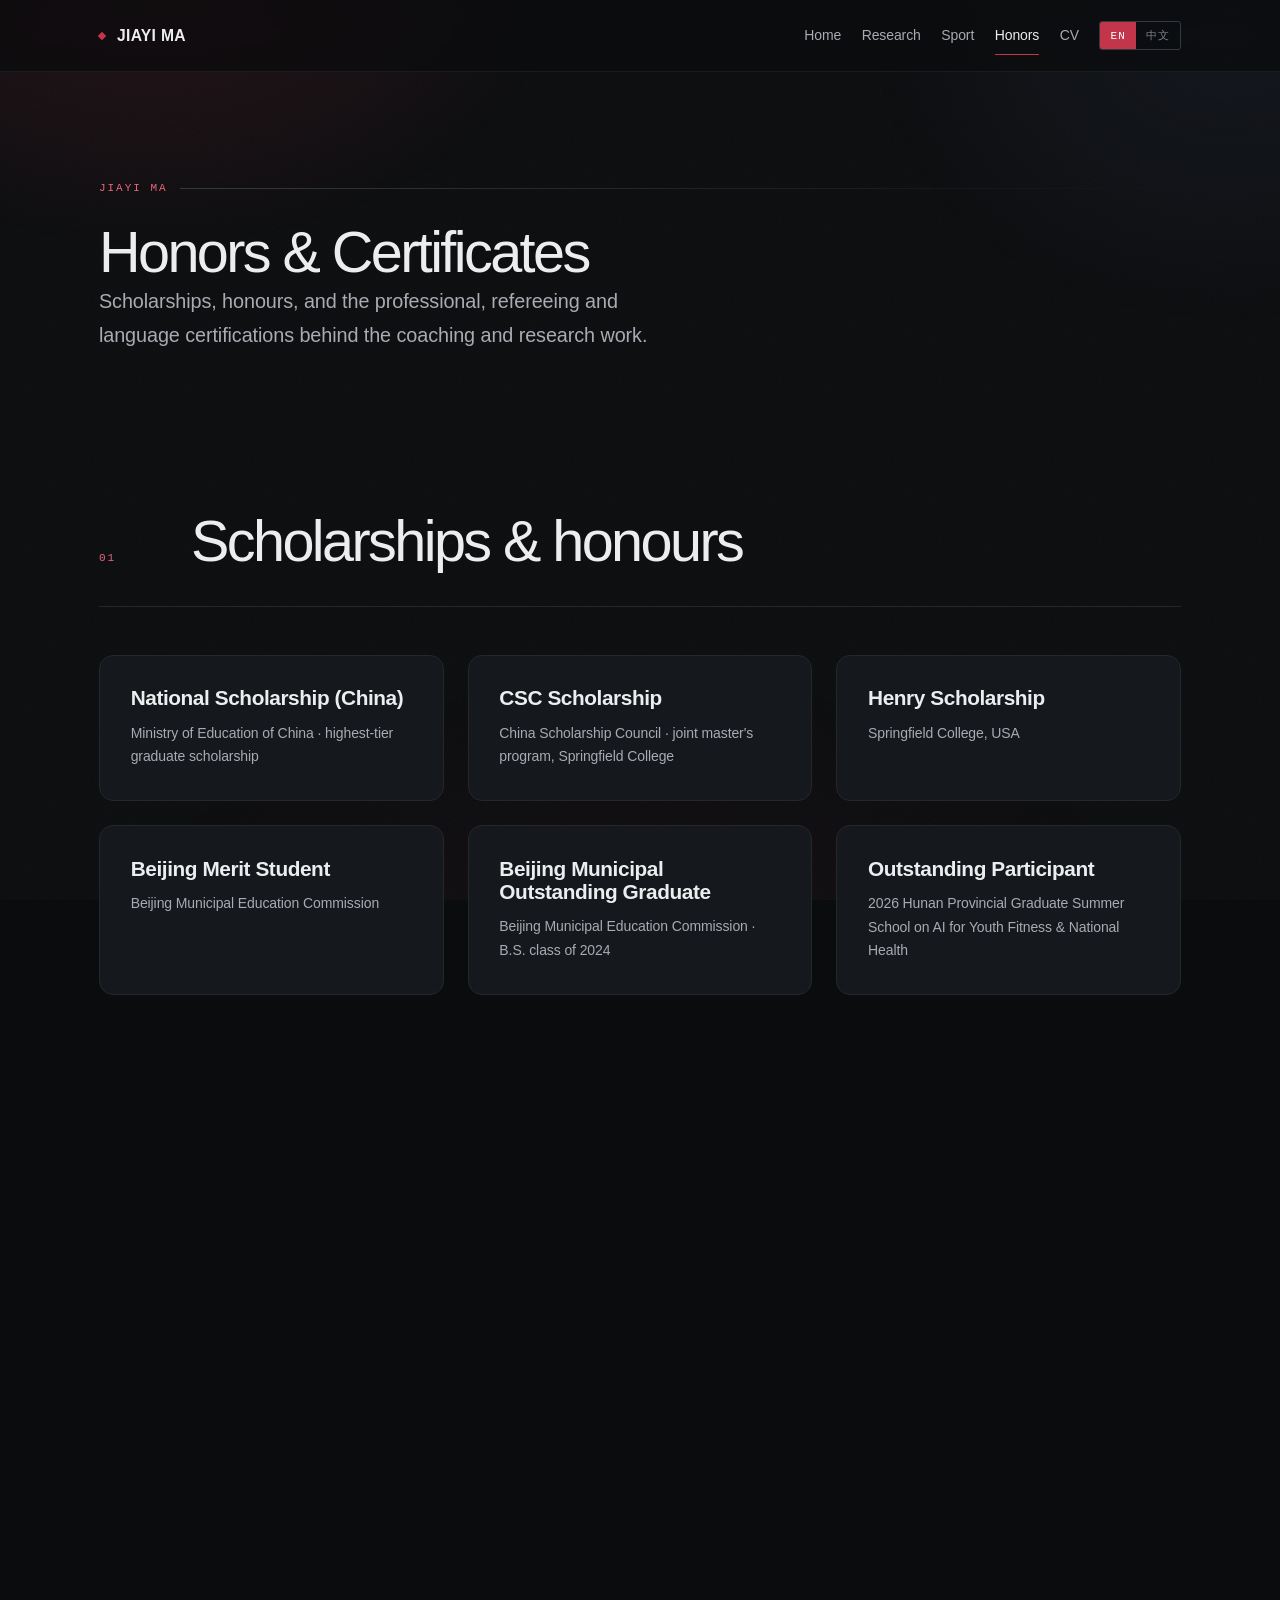
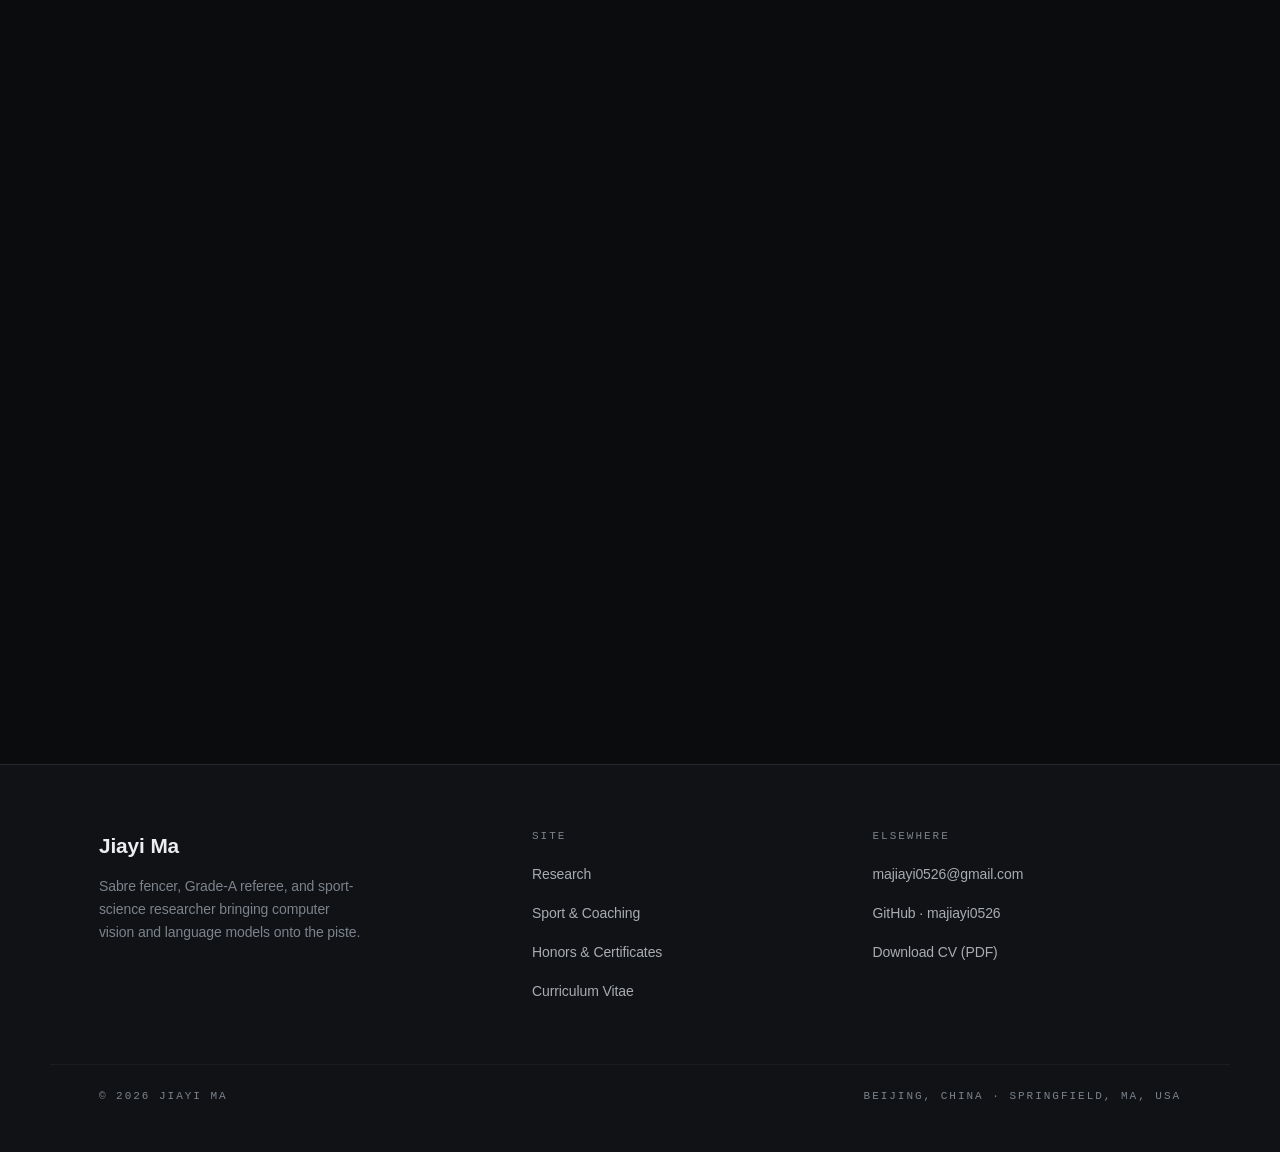
==== awards.html @ 0e649646 "feat: 按 Framer 编辑风方向重做个人网站 视觉方向参考 Framer Marketplace 的 Kima 极简编辑风模版，用原生 HTML/CSS 重建（Framer 模版无法导出到 G" ====
<!DOCTYPE html>
<html lang="en" data-lang="en">
<head>
<meta charset="utf-8">
<meta name="viewport" content="width=device-width, initial-scale=1">
<meta name="color-scheme" content="dark">
<meta http-equiv="Content-Security-Policy" content="default-src 'self'; script-src 'self'; style-src 'self'; img-src 'self' data:; font-src 'self'; base-uri 'self'; form-action 'none'; object-src 'none'">
<meta name="description" content="Scholarships, honors and professional certifications held by Jiayi Ma.">
<meta name="author" content="Jiayi Ma">
<title>Honors &amp; Certificates · Jiayi Ma 马佳艺</title>
<link rel="canonical" href="https://majiayi0526.github.io/awards.html">
<meta property="og:type" content="profile">
<meta property="og:title" content="Honors &amp; Certificates · Jiayi Ma 马佳艺">
<meta property="og:description" content="Scholarships, honors and professional certifications held by Jiayi Ma.">
<meta property="og:image" content="https://majiayi0526.github.io/photo.jpg">
<meta property="og:url" content="https://majiayi0526.github.io/awards.html">
<meta name="twitter:card" content="summary">
<link rel="stylesheet" href="styles/tokens.css">
<link rel="stylesheet" href="styles/base.css">
<link rel="stylesheet" href="styles/layout.css">
<link rel="stylesheet" href="styles/components.css">
<script src="js/lang.js" defer></script>
<script src="js/nav.js" defer></script>
<script src="js/reveal.js" defer></script>
</head>
<body>

<a class="skip-link" href="#main"><span class="lang-en">Skip to content</span><span class="lang-cn">跳到正文</span></a>

<nav class="nav" aria-label="Main navigation">
  <div class="nav__inner">
    <a class="nav__brand" href="index.html"><span class="mark" aria-hidden="true"></span><span class="lang-en">JIAYI MA</span><span class="lang-cn">马佳艺</span></a>
    <button class="nav__toggle" type="button" aria-expanded="false" aria-controls="nav-menu"><span class="lang-en">Menu</span><span class="lang-cn">菜单</span></button>
    <div class="nav__menu" id="nav-menu">
        <a class="nav__link" href="index.html"><span class="lang-en">Home</span><span class="lang-cn">首页</span></a>
        <a class="nav__link" href="research.html"><span class="lang-en">Research</span><span class="lang-cn">科研</span></a>
        <a class="nav__link" href="fencing.html"><span class="lang-en">Sport</span><span class="lang-cn">体育专业</span></a>
        <a class="nav__link is-active" href="awards.html"><span class="lang-en">Honors</span><span class="lang-cn">荣誉证书</span></a>
        <a class="nav__link" href="cv.html"><span class="lang-en">CV</span><span class="lang-cn">简历</span></a>
        <span class="lang-switch" role="group" aria-label="Language / 语言">
          <button type="button" data-lang="en" aria-pressed="true">EN</button>
          <button type="button" data-lang="cn" aria-pressed="false">中文</button>
        </span>
    </div>
  </div>
</nav>

<main class="page" id="main">

  <header class="hero">
    <p class="hero__eyebrow reveal"><span class="label label--accent"><span class="lang-en">Jiayi Ma</span><span class="lang-cn">马佳艺</span></span></p>
    <h1 class="section__title reveal"><span class="lang-en">Honors &amp; Certificates</span><span class="lang-cn">荣誉与证书</span></h1>
    <p class="hero__lede reveal"><span class="lang-en">Scholarships, honours, and the professional, refereeing and language certifications behind the coaching and research work.</span><span class="lang-cn">奖学金、荣誉称号，以及支撑执教与科研工作的职业资格、裁判与语言类证书。</span></p>
  </header>


  <section class="section" aria-labelledby="sec-01">
    <div class="section__head reveal">
      <p class="label section__num">01</p>
      <h2 class="section__title" id="sec-01"><span class="lang-en">Scholarships & honours</span><span class="lang-cn">奖学金与荣誉称号</span></h2>
    </div>

    <div class="grid-3">
      <article class="card reveal">
        <h3 class="card__title"><span class="lang-en">National Scholarship (China)</span><span class="lang-cn">国家级奖学金</span></h3>
        <p class="card__body"><span class="lang-en">Ministry of Education of China · highest-tier graduate scholarship</span><span class="lang-cn">中华人民共和国教育部 · 最高等级奖学金</span></p>
      </article>
      <article class="card reveal">
        <h3 class="card__title"><span class="lang-en">CSC Scholarship</span><span class="lang-cn">国家留学基金委（CSC）奖学金</span></h3>
        <p class="card__body"><span class="lang-en">China Scholarship Council · joint master's program, Springfield College</span><span class="lang-cn">国家留学基金管理委员会 · 公派联合培养，美国春田学院</span></p>
      </article>
      <article class="card reveal">
        <h3 class="card__title"><span class="lang-en">Henry Scholarship</span><span class="lang-cn">美国春田学院亨利奖学金</span></h3>
        <p class="card__body"><span class="lang-en">Springfield College, USA</span><span class="lang-cn">美国春田学院</span></p>
      </article>
      <article class="card reveal">
        <h3 class="card__title"><span class="lang-en">Beijing Merit Student</span><span class="lang-cn">北京市三好学生</span></h3>
        <p class="card__body"><span class="lang-en">Beijing Municipal Education Commission</span><span class="lang-cn">北京市教育委员会</span></p>
      </article>
      <article class="card reveal">
        <h3 class="card__title"><span class="lang-en">Beijing Municipal Outstanding Graduate</span><span class="lang-cn">北京市优秀毕业生</span></h3>
        <p class="card__body"><span class="lang-en">Beijing Municipal Education Commission · B.S. class of 2024</span><span class="lang-cn">北京市教育委员会 · 2024 届本科</span></p>
      </article>
      <article class="card reveal">
        <h3 class="card__title"><span class="lang-en">Outstanding Participant</span><span class="lang-cn">优秀营员</span></h3>
        <p class="card__body"><span class="lang-en">2026 Hunan Provincial Graduate Summer School on AI for Youth Fitness &amp; National Health</span><span class="lang-cn">2026 湖南省人工智能科技赋能青少年体能体质促进全民健身健康研究生暑期学校</span></p>
      </article>
    </div>
  </section>


  <section class="section" aria-labelledby="sec-02">
    <div class="section__head reveal">
      <p class="label section__num">02</p>
      <h2 class="section__title" id="sec-02"><span class="lang-en">Professional certifications</span><span class="lang-cn">职业资格与裁判证书</span></h2>
    </div>

    <div class="grid-2">
      <div class="reveal">
        <p class="label label--accent"><span class="lang-en">Fencing &amp; officiating</span><span class="lang-cn">击剑与执裁</span></p>
        <ul class="tags"><li class="tag">Grade-A Referee · Chinese Fencing Association</li><li class="tag">National Class-I Athlete, Fencing (China)</li><li class="tag">USA Fencing Certified Referee (P-level, sabre)</li><li class="tag">USA Boxing Certified Official (Level 1)</li><li class="tag">Tennis Referee (China)</li><li class="tag">Track &amp; Field Referee (China)</li><li class="tag">Sanda Referee (China)</li></ul>
      </div>
      <div class="reveal">
        <p class="label label--accent"><span class="lang-en">Teaching, conditioning &amp; safety</span><span class="lang-cn">教学、体能与安全</span></p>
        <ul class="tags"><li class="tag">K-12 Physical Education Teaching License (USA)</li><li class="tag">High School PE Teacher Qualification (China)</li><li class="tag">NSCA Tactical Strength &amp; Conditioning Facilitator (TSAC-F)</li><li class="tag">First Aid / CPR / AED</li></ul>
      </div>
    </div>
  </section>


  <section class="section section--last" aria-labelledby="sec-03">
    <div class="section__head reveal">
      <p class="label section__num">03</p>
      <h2 class="section__title" id="sec-03"><span class="lang-en">Language & academic certificates</span><span class="lang-cn">语言与学业证书</span></h2>
    </div>

    <div class="grid-3">
      <article class="card reveal">
        <h3 class="card__title"><span class="lang-en">IELTS 6.5</span><span class="lang-cn">雅思 6.5</span></h3>
        <p class="card__body"><span class="lang-en">International English Language Testing System · able to independently handle English translation and international competition communication</span><span class="lang-cn">可独立承担英文资料翻译与国际赛事沟通</span></p>
      </article>
      <article class="card reveal">
        <h3 class="card__title"><span class="lang-en">CET-6</span><span class="lang-cn">大学英语六级</span></h3>
        <p class="card__body"><span class="lang-en">College English Test Band 6 (China)</span><span class="lang-cn">全国大学英语六级考试</span></p>
      </article>
      <article class="card reveal">
        <h3 class="card__title"><span class="lang-en">MTEL 022</span><span class="lang-cn">美国麻州教师执照考试 MTEL 022</span></h3>
        <p class="card__body"><span class="lang-en">Massachusetts Tests for Educator Licensure · earned during the CSC joint program at Springfield College</span><span class="lang-cn">春田学院 CSC 联合培养期间获得</span></p>
      </article>
      <article class="card reveal">
        <h3 class="card__title"><span class="lang-en">NCRE Level 2</span><span class="lang-cn">全国计算机二级</span></h3>
        <p class="card__body"><span class="lang-en">National Computer Rank Examination (China)</span><span class="lang-cn">全国计算机等级考试二级</span></p>
      </article>
    </div>
  </section>

</main>

<footer class="footer">
  <div class="footer__inner">
    <div class="footer__col">
      <p class="footer__name"><span class="lang-en">Jiayi Ma</span><span class="lang-cn">马佳艺</span></p>
      <p class="footer__blurb"><span class="lang-en">Sabre fencer, Grade-A referee, and sport-science researcher bringing computer vision and language models onto the piste.</span><span class="lang-cn">佩剑运动员、A级裁判、运动科学研究者——把计算机视觉与语言模型带上剑道。</span></p>
    </div>
    <div class="footer__col">
      <p class="label"><span class="lang-en">Site</span><span class="lang-cn">站内</span></p>
      <ul>
        <li><a href="research.html"><span class="lang-en">Research</span><span class="lang-cn">科研成果</span></a></li>
        <li><a href="fencing.html"><span class="lang-en">Sport &amp; Coaching</span><span class="lang-cn">体育专业经历</span></a></li>
        <li><a href="awards.html"><span class="lang-en">Honors &amp; Certificates</span><span class="lang-cn">荣誉与证书</span></a></li>
        <li><a href="cv.html"><span class="lang-en">Curriculum Vitae</span><span class="lang-cn">个人简历</span></a></li>
      </ul>
    </div>
    <div class="footer__col">
      <p class="label"><span class="lang-en">Elsewhere</span><span class="lang-cn">站外</span></p>
      <ul>
        <li><a href="mailto:majiayi0526@gmail.com">majiayi0526@gmail.com</a></li>
        <li><a href="https://github.com/majiayi0526" rel="me noopener">GitHub · majiayi0526</a></li>
        <li><a href="JiayiMa_CV.pdf"><span class="lang-en">Download CV (PDF)</span><span class="lang-cn">下载简历 PDF</span></a></li>
      </ul>
    </div>
  </div>
  <div class="footer__base">
    <p class="label">© 2026 <span class="lang-en">Jiayi Ma</span><span class="lang-cn">马佳艺</span></p>
    <p class="label"><span class="lang-en">Beijing, China · Springfield, MA, USA</span><span class="lang-cn">中国北京 · 美国马萨诸塞州春田</span></p>
  </div>
</footer>

</body>
</html>
---- styles/tokens.css ----
/* ============================================================
   马佳艺 · Jiayi Ma — Design tokens
   Direction: dark editorial. Steel + sabre wine.
   One dominant field (near-black), one accent (wine red).
   ============================================================ */

:root {
  /* ---- surface ladder ---------------------------------- */
  --bg:          #0B0C0E;
  --bg-lift:     #101215;
  --surface:     #15181C;
  --surface-2:   #1C2026;
  --plate:       #F2F1ED;   /* warm light plate — portrait framing */

  /* ---- ink ---------------------------------------------- */
  --ink:         #ECEDEE;   /* 16.4:1 on --bg */
  --ink-soft:    #A8ACB2;   /*  8.6:1 */
  --muted:       #7C838C;   /*  5.2:1 — smallest text still AA */
  --ink-plate:   #14161A;   /* ink on the light plate */

  /* ---- accent: sabre wine ------------------------------- */
  --accent:      #C2354A;   /* 3.6:1 — large text, rules, marks only */
  --accent-text: #E8677C;   /* 6.2:1 — safe for small accent text */
  --accent-deep: #5E1224;   /* fills, glow */

  /* ---- rules -------------------------------------------- */
  --rule:        #24282E;
  --rule-soft:   #191C20;
  --rule-strong: #333941;

  /* ---- type faces --------------------------------------
     Deliberate three-face pairing, all system-resident:
     no webfont request, no render block, no CN CDN risk.
       sans  — structure and body
       serif — statement lines only (the pull-quote voice)
       mono  — every piece of metadata: dates, labels, counts
     ------------------------------------------------------ */
  --sans: -apple-system, BlinkMacSystemFont, "SF Pro Text", "Segoe UI",
          "PingFang SC", "Hiragino Sans GB", "Microsoft YaHei",
          "Noto Sans CJK SC", "Source Han Sans SC", Helvetica, Arial, sans-serif;
  --serif: "Iowan Old Style", "Palatino Linotype", Palatino, Georgia,
          "Songti SC", "STSong", "Noto Serif CJK SC", "Source Han Serif SC", serif;
  --mono: ui-monospace, SFMono-Regular, "SF Mono", Menlo, Consolas,
          "Roboto Mono", "Courier New", monospace;

  /* ---- type scale (fluid) ------------------------------- */
  --t-display: clamp(3.1rem, 1.1rem + 8.2vw, 7.5rem);
  --t-h1:      clamp(2.1rem, 1.2rem + 3.6vw, 3.6rem);
  --t-h2:      clamp(1.6rem, 1.1rem + 2.1vw, 2.5rem);
  --t-h3:      clamp(1.08rem, 0.98rem + 0.42vw, 1.3rem);
  --t-lede:    clamp(1.04rem, 0.96rem + 0.42vw, 1.24rem);
  --t-body:    clamp(0.95rem, 0.92rem + 0.14vw, 1.02rem);
  --t-small:   0.875rem;
  --t-label:   0.6875rem;   /* 11px mono labels */

  /* ---- tracking ----------------------------------------- */
  --track-display: -0.045em;
  --track-tight:   -0.02em;
  --track-label:    0.18em;

  /* ---- spacing rhythm (4px base, non-uniform on purpose) - */
  --s-1:  4px;
  --s-2:  8px;
  --s-3:  12px;
  --s-4:  16px;
  --s-5:  24px;
  --s-6:  32px;
  --s-7:  48px;
  --s-8:  64px;
  --s-9:  96px;
  --s-section: clamp(4.5rem, 3rem + 6vw, 9rem);
  --s-gutter:  clamp(1.25rem, 0.5rem + 3.2vw, 3.5rem);

  /* ---- measure ------------------------------------------ */
  --w-page:    1180px;
  --w-text:    62ch;

  /* ---- motion ------------------------------------------- */
  --dur-fast:   160ms;
  --dur-base:   320ms;
  --dur-slow:   720ms;
  --ease-out:   cubic-bezier(0.16, 1, 0.3, 1);
  --ease-inout: cubic-bezier(0.65, 0, 0.35, 1);

  /* ---- shape -------------------------------------------- */
  --r-sm: 3px;
  --r-md: 6px;
  --r-lg: 14px;
}
---- styles/base.css ----
/* ============================================================
   Base — reset, typography, atmosphere, accessibility
   ============================================================ */

*, *::before, *::after { box-sizing: border-box; }

html {
  -webkit-text-size-adjust: 100%;
  scroll-behavior: smooth;
  scroll-padding-top: 88px;
}

body {
  margin: 0;
  background: var(--bg);
  color: var(--ink);
  font-family: var(--sans);
  font-size: var(--t-body);
  line-height: 1.65;
  letter-spacing: -0.006em;
  -webkit-font-smoothing: antialiased;
  -moz-osx-font-smoothing: grayscale;
  overflow-x: hidden;
}

/* ---- atmosphere -------------------------------------------
   Two fixed layers, both pointer-inert, both compositor-safe:
   a wine glow anchored top-left, and a fine grain that keeps
   the near-black field from reading as dead flat.
   ----------------------------------------------------------- */
body::before,
body::after {
  content: "";
  position: fixed;
  inset: 0;
  pointer-events: none;
  z-index: 0;
}
body::before {
  background:
    radial-gradient(70ch 52ch at 12% -8%,  rgba(194, 53, 74, 0.16), transparent 68%),
    radial-gradient(60ch 48ch at 96% 4%,   rgba(64, 84, 120, 0.13), transparent 66%),
    radial-gradient(90ch 60ch at 50% 118%, rgba(94, 18, 36, 0.10), transparent 72%);
}
body::after {
  opacity: 0.035;
  mix-blend-mode: screen;
  background-image: url("data:image/svg+xml,%3Csvg xmlns='http://www.w3.org/2000/svg' width='160' height='160'%3E%3Cfilter id='n'%3E%3CfeTurbulence type='fractalNoise' baseFrequency='0.85' numOctaves='3'/%3E%3C/filter%3E%3Crect width='160' height='160' filter='url(%23n)'/%3E%3C/svg%3E");
}

/* keep all real content above the atmosphere */
.nav, .page, .footer { position: relative; z-index: 1; }

/* ---- headings --------------------------------------------- */
h1, h2, h3, h4 {
  margin: 0;
  font-weight: 550;
  line-height: 1.12;
  letter-spacing: var(--track-tight);
  text-wrap: balance;
}

p { margin: 0; }

/* ---- links ------------------------------------------------
   Underline is drawn, not toggled — the rule grows from the
   left edge so the hover reads as a deliberate mark.
   ----------------------------------------------------------- */
a { color: inherit; text-decoration: none; }

.link {
  position: relative;
  color: var(--accent-text);
  padding-bottom: 1px;
}
.link::after {
  content: "";
  position: absolute;
  left: 0; bottom: 0;
  width: 100%; height: 1px;
  background: currentColor;
  transform: scaleX(0);
  transform-origin: left;
  transition: transform var(--dur-base) var(--ease-out);
}
.link:hover::after,
.link:focus-visible::after { transform: scaleX(1); }

/* ---- the mono metadata voice ------------------------------
   Signature move of this system: every date, count, label and
   tag is mono, 11px, wide-tracked, uppercase.
   ----------------------------------------------------------- */
.label {
  font-family: var(--mono);
  font-size: var(--t-label);
  line-height: 1.4;
  letter-spacing: var(--track-label);
  text-transform: uppercase;
  color: var(--muted);
}
.label--accent { color: var(--accent-text); }

/* ---- the serif statement voice ---------------------------- */
.statement {
  font-family: var(--serif);
  font-size: var(--t-h2);
  font-weight: 400;
  font-style: italic;
  line-height: 1.32;
  letter-spacing: -0.012em;
  color: var(--ink);
  text-wrap: balance;
}

/* ---- media ------------------------------------------------ */
img { max-width: 100%; height: auto; display: block; }

/* ---- selection -------------------------------------------- */
::selection { background: var(--accent-deep); color: #fff; }

/* ---- focus ------------------------------------------------ */
:focus-visible {
  outline: 2px solid var(--accent-text);
  outline-offset: 3px;
  border-radius: 2px;
}

.skip-link {
  position: absolute;
  left: var(--s-4);
  top: -100px;
  z-index: 100;
  padding: var(--s-3) var(--s-5);
  background: var(--accent);
  color: #fff;
  font-family: var(--mono);
  font-size: var(--t-small);
  border-radius: var(--r-sm);
  transition: top var(--dur-fast) var(--ease-out);
}
.skip-link:focus { top: var(--s-4); }

.visually-hidden {
  position: absolute;
  width: 1px; height: 1px;
  margin: -1px; padding: 0;
  overflow: hidden;
  clip-path: inset(50%);
  white-space: nowrap;
}

/* ---- bilingual switching ----------------------------------
   Language spans are swapped by data-lang on <html>.
   ----------------------------------------------------------- */
:root[data-lang="en"] .lang-cn,
:root[data-lang="cn"] .lang-en { display: none; }

/* CJK wants opposite tracking to the Latin display treatment */
:root[data-lang="cn"] body { letter-spacing: 0; line-height: 1.78; }

/* ---- scroll reveal ----------------------------------------
   Progressive enhancement, deliberately inverted: content is
   visible by default and only becomes hideable once the reveal
   script has run and set data-reveal on <html>. If JS never
   loads or throws, nothing is ever hidden.
   transform + opacity only — stays on the compositor.
   ----------------------------------------------------------- */
:root[data-reveal="on"] .reveal {
  opacity: 0;
  transform: translate3d(0, 18px, 0);
  transition:
    opacity   var(--dur-slow) var(--ease-out),
    transform var(--dur-slow) var(--ease-out);
}
/* Stagger steps as classes — a strict style-src CSP forbids the
   inline style attribute a JS-set custom property would need. */
:root[data-reveal="on"] .reveal--1 { transition-delay:  70ms; }
:root[data-reveal="on"] .reveal--2 { transition-delay: 140ms; }
:root[data-reveal="on"] .reveal--3 { transition-delay: 210ms; }
:root[data-reveal="on"] .reveal--4 { transition-delay: 280ms; }
:root[data-reveal="on"] .reveal--5 { transition-delay: 350ms; }
:root[data-reveal="on"] .reveal.is-in { opacity: 1; transform: none; }

@media (prefers-reduced-motion: reduce) {
  html { scroll-behavior: auto; }
  :root[data-reveal="on"] .reveal { opacity: 1; transform: none; transition: none; }
  *, *::before, *::after {
    animation-duration: 0.01ms !important;
    animation-iteration-count: 1 !important;
    transition-duration: 0.01ms !important;
  }
}
---- styles/layout.css ----
/* ============================================================
   Layout — nav, page shell, hero, sections, footer
   ============================================================ */

/* ---- page shell ------------------------------------------- */
.page {
  max-width: var(--w-page);
  margin: 0 auto;
  padding: 0 var(--s-gutter);
}

/* ============================================================
   NAV
   ============================================================ */
.nav {
  position: sticky;
  top: 0;
  z-index: 20;
  background: rgba(11, 12, 14, 0.78);
  backdrop-filter: saturate(160%) blur(14px);
  -webkit-backdrop-filter: saturate(160%) blur(14px);
  border-bottom: 1px solid var(--rule-soft);
}
.nav__inner {
  max-width: var(--w-page);
  margin: 0 auto;
  padding: var(--s-4) var(--s-gutter);
  display: flex;
  align-items: center;
  justify-content: space-between;
  gap: var(--s-5);
}
.nav__brand {
  font-size: 0.98rem;
  font-weight: 600;
  letter-spacing: 0.02em;
  color: var(--ink);
  white-space: nowrap;
}
.nav__brand .mark {
  display: inline-block;
  width: 6px; height: 6px;
  margin-right: var(--s-3);
  background: var(--accent);
  transform: rotate(45deg);
  vertical-align: middle;
}
.nav__menu {
  display: flex;
  align-items: center;
  gap: clamp(var(--s-4), 1.6vw, var(--s-6));
}
.nav__link {
  position: relative;
  font-size: var(--t-small);
  color: var(--ink-soft);
  padding: var(--s-2) 0;
  white-space: nowrap;
  transition: color var(--dur-fast) var(--ease-out);
}
.nav__link::after {
  content: "";
  position: absolute;
  left: 0; bottom: 0;
  width: 100%; height: 1px;
  background: var(--accent);
  transform: scaleX(0);
  transform-origin: left;
  transition: transform var(--dur-base) var(--ease-out);
}
.nav__link:hover { color: var(--ink); }
.nav__link:hover::after { transform: scaleX(1); }
.nav__link.is-active { color: var(--ink); }
.nav__link.is-active::after { transform: scaleX(1); }

/* ---- language switch -------------------------------------- */
.lang-switch {
  display: inline-flex;
  border: 1px solid var(--rule-strong);
  border-radius: var(--r-sm);
  overflow: hidden;
}
.lang-switch button {
  appearance: none;
  border: 0;
  background: transparent;
  color: var(--muted);
  font-family: var(--mono);
  font-size: var(--t-label);
  letter-spacing: 0.1em;
  padding: 6px 10px;
  cursor: pointer;
  transition: background var(--dur-fast) var(--ease-out),
              color      var(--dur-fast) var(--ease-out);
}
.lang-switch button:hover { color: var(--ink); }
.lang-switch button.active { background: var(--accent); color: #fff; }

/* ---- mobile nav ------------------------------------------- */
.nav__toggle {
  display: none;
  appearance: none;
  border: 1px solid var(--rule-strong);
  border-radius: var(--r-sm);
  background: transparent;
  color: var(--ink);
  font-family: var(--mono);
  font-size: var(--t-label);
  letter-spacing: var(--track-label);
  text-transform: uppercase;
  padding: 8px 12px;
  cursor: pointer;
}

@media (max-width: 860px) {
  .nav__toggle { display: block; }
  .nav__menu {
    position: absolute;
    left: 0; right: 0; top: 100%;
    flex-direction: column;
    align-items: flex-start;
    gap: 0;
    padding: var(--s-4) var(--s-gutter) var(--s-6);
    background: var(--bg-lift);
    border-bottom: 1px solid var(--rule);
  }
  .nav__menu[hidden] { display: none; }
  .nav__link {
    width: 100%;
    padding: var(--s-4) 0;
    border-bottom: 1px solid var(--rule-soft);
    font-size: 1rem;
  }
  .lang-switch { margin-top: var(--s-5); }
}

/* ============================================================
   HERO
   ============================================================ */
.hero { padding: clamp(3.5rem, 2rem + 6vw, 7rem) 0 0; }

.hero__grid {
  display: grid;
  grid-template-columns: 1.38fr 0.62fr;
  gap: clamp(var(--s-6), 4vw, var(--s-9));
  align-items: end;
}

.hero__eyebrow {
  display: flex;
  align-items: center;
  gap: var(--s-3);
  margin-bottom: var(--s-5);
}
.hero__eyebrow::after {
  content: "";
  flex: 1;
  height: 1px;
  background: linear-gradient(90deg, var(--rule-strong), transparent);
}

.hero__name {
  font-size: var(--t-display);
  font-weight: 500;
  line-height: 0.9;
  letter-spacing: var(--track-display);
  margin-bottom: var(--s-5);
}
:root[data-lang="cn"] .hero__name {
  letter-spacing: 0.08em;
  line-height: 1.02;
  font-weight: 600;
}

.hero__role {
  font-size: var(--t-h3);
  font-weight: 450;
  line-height: 1.45;
  color: var(--ink-soft);
  max-width: 34ch;
  margin-bottom: var(--s-5);
}
.hero__role .sep { color: var(--accent); padding: 0 2px; }

.hero__lede {
  font-size: var(--t-lede);
  line-height: 1.7;
  color: var(--ink-soft);
  max-width: 54ch;
  margin-bottom: var(--s-6);
}

.hero__actions {
  display: flex;
  flex-wrap: wrap;
  gap: var(--s-3);
  margin-bottom: var(--s-5);
}

/* ---- portrait ---------------------------------------------
   The source portrait is a formal white-ground ID photo. Rather
   than fight it, it is mounted as a light plate on the dark
   field — a framed print — and pulled down so it overlaps the
   rule beneath the hero. That overlap is the depth cue.
   ----------------------------------------------------------- */
.portrait {
  margin: 0;
  position: relative;
  transform: translateY(clamp(16px, 3vw, 40px));
}
.portrait__frame {
  position: relative;
  background: var(--plate);
  border-radius: var(--r-lg);
  padding: 10px 10px 0;
  box-shadow:
    0 1px 0 rgba(255, 255, 255, 0.10) inset,
    0 30px 70px -28px rgba(0, 0, 0, 0.9),
    0 0 0 1px var(--rule);
  overflow: hidden;
}
.portrait__frame img {
  width: 100%;
  border-radius: var(--r-md) var(--r-md) 0 0;
  filter: saturate(0.9) contrast(1.03);
}
.portrait__caption {
  display: flex;
  justify-content: space-between;
  gap: var(--s-3);
  margin-top: var(--s-3);
  color: var(--muted);
}

/* ---- hero stat rail ---------------------------------------
   Hairline-separated numerals, deliberately NOT cards.
   ----------------------------------------------------------- */
.hero__stats {
  display: grid;
  grid-template-columns: repeat(4, 1fr);
  gap: var(--s-5);
  margin-top: clamp(var(--s-8), 7vw, var(--s-9));
  padding-top: var(--s-6);
  border-top: 1px solid var(--rule);
}
.stat__value {
  font-size: clamp(1.9rem, 1.2rem + 2.2vw, 3rem);
  font-weight: 500;
  line-height: 1;
  letter-spacing: -0.04em;
  margin-bottom: var(--s-3);
}
.stat__value .unit {
  font-size: 0.44em;
  font-weight: 500;
  letter-spacing: 0;
  color: var(--accent-text);
  margin-left: 3px;
}

@media (max-width: 900px) {
  .hero__grid { grid-template-columns: 1fr; align-items: start; }
  .portrait {
    transform: none;
    max-width: 260px;
    order: -1;
    margin-bottom: var(--s-6);
  }
  .hero__stats { grid-template-columns: repeat(2, 1fr); gap: var(--s-6) var(--s-5); }
}
@media (max-width: 420px) {
  .hero__stats { grid-template-columns: 1fr 1fr; }
}

/* ============================================================
   SECTIONS
   ============================================================ */
.section { padding: var(--s-section) 0 0; }
.section--last { padding-bottom: var(--s-section); }

.section__head {
  display: grid;
  grid-template-columns: 4.25rem 1fr;
  gap: var(--s-5);
  align-items: baseline;
  padding-bottom: var(--s-6);
  margin-bottom: var(--s-7);
  border-bottom: 1px solid var(--rule);
}
.section__num { color: var(--accent-text); padding-top: 0.55em; }
.section__title {
  font-size: var(--t-h1);
  font-weight: 500;
  letter-spacing: var(--track-display);
}
:root[data-lang="cn"] .section__title { letter-spacing: 0.02em; }
.section__sub {
  grid-column: 2;
  margin-top: var(--s-4);
  max-width: var(--w-text);
  color: var(--ink-soft);
  font-size: var(--t-lede);
  line-height: 1.7;
}

@media (max-width: 720px) {
  .section__head { grid-template-columns: 1fr; gap: var(--s-3); }
  .section__sub { grid-column: 1; }
}

/* ---- institution strip ------------------------------------ */
.strip {
  margin-top: clamp(var(--s-8), 7vw, var(--s-9));
  padding: var(--s-6) 0;
  border-top: 1px solid var(--rule);
  border-bottom: 1px solid var(--rule);
  display: flex;
  flex-wrap: wrap;
  align-items: center;
  gap: var(--s-4) clamp(var(--s-5), 3vw, var(--s-8));
}
.strip__item { color: var(--ink-soft); }
.strip__item .label { color: inherit; }

/* ============================================================
   FOOTER
   ============================================================ */
.footer {
  margin-top: var(--s-section);
  border-top: 1px solid var(--rule);
  background: var(--bg-lift);
}
.footer__inner {
  max-width: var(--w-page);
  margin: 0 auto;
  padding: var(--s-8) var(--s-gutter) var(--s-7);
  display: grid;
  grid-template-columns: 1.3fr 1fr 1fr;
  gap: var(--s-7) var(--s-6);
}
.footer__name {
  font-size: var(--t-h3);
  font-weight: 550;
  margin-bottom: var(--s-3);
}
.footer__blurb { color: var(--muted); font-size: var(--t-small); max-width: 34ch; }
.footer__col ul { list-style: none; margin: var(--s-4) 0 0; padding: 0; }
.footer__col li { margin-bottom: var(--s-3); }
.footer__col a {
  font-size: var(--t-small);
  color: var(--ink-soft);
  transition: color var(--dur-fast) var(--ease-out);
}
.footer__col a:hover { color: var(--accent-text); }
.footer__base {
  max-width: var(--w-page);
  margin: 0 auto;
  padding: var(--s-5) var(--s-gutter) var(--s-7);
  border-top: 1px solid var(--rule-soft);
  display: flex;
  flex-wrap: wrap;
  justify-content: space-between;
  gap: var(--s-3);
}

@media (max-width: 720px) {
  .footer__inner { grid-template-columns: 1fr; gap: var(--s-6); }
}
---- styles/components.css ----
/* ============================================================
   Components — buttons, entries, cards, tags
   ============================================================ */

/* ---- buttons ---------------------------------------------- */
.btn {
  display: inline-flex;
  align-items: center;
  gap: var(--s-3);
  padding: 13px 22px;
  border: 1px solid var(--rule-strong);
  border-radius: var(--r-sm);
  font-family: var(--mono);
  font-size: var(--t-label);
  letter-spacing: var(--track-label);
  text-transform: uppercase;
  color: var(--ink);
  cursor: pointer;
  transition: transform var(--dur-fast) var(--ease-out),
              border-color var(--dur-fast) var(--ease-out),
              background var(--dur-fast) var(--ease-out),
              color var(--dur-fast) var(--ease-out);
}
.btn:hover { transform: translateY(-2px); border-color: var(--ink-soft); }
.btn:active { transform: translateY(0); }
.btn .arrow { transition: transform var(--dur-base) var(--ease-out); }
.btn:hover .arrow { transform: translateX(4px); }

.btn--primary {
  background: var(--accent);
  border-color: var(--accent);
  color: #fff;
}
.btn--primary:hover { background: #D33D54; border-color: #D33D54; }

/* ---- entry: the workhorse record row -----------------------
   Mono date rail on the left, content on the right, hairline
   between rows. Used for education, roles, publications.
   ----------------------------------------------------------- */
.entry {
  display: grid;
  grid-template-columns: 9.5rem 1fr;
  gap: var(--s-5);
  padding: var(--s-6) 0;
  border-bottom: 1px solid var(--rule-soft);
}
.entry:first-of-type { padding-top: 0; }
.entry__date { color: var(--muted); padding-top: 5px; }
.entry__title {
  font-size: var(--t-h3);
  font-weight: 550;
  margin-bottom: var(--s-2);
}
.entry__title .loc { color: var(--muted); font-weight: 400; }
.entry__meta {
  color: var(--ink-soft);
  font-size: var(--t-small);
  margin-bottom: var(--s-4);
}
.entry__meta strong { color: var(--accent-text); font-weight: 600; }
/* Accent is reserved for a result, not for every venue line. */
.entry__meta--accent { color: var(--accent-text); }
.entry__body { color: var(--ink-soft); max-width: var(--w-text); }
.entry__body p + p { margin-top: var(--s-3); }

.entry__list {
  list-style: none;
  margin: var(--s-4) 0 0;
  padding: 0;
  color: var(--ink-soft);
  max-width: var(--w-text);
}
.entry__list li {
  position: relative;
  padding-left: var(--s-5);
  margin-bottom: var(--s-3);
}
.entry__list li::before {
  content: "";
  position: absolute;
  left: 0; top: 0.68em;
  width: 5px; height: 5px;
  background: var(--accent);
  transform: rotate(45deg);
}

@media (max-width: 720px) {
  .entry { grid-template-columns: 1fr; gap: var(--s-3); }
  .entry__date { padding-top: 0; }
}

/* ---- key/value row ---------------------------------------- */
.kv {
  display: grid;
  grid-template-columns: 8rem 1fr;
  gap: var(--s-4);
  margin-top: var(--s-4);
  padding-top: var(--s-4);
  border-top: 1px solid var(--rule-soft);
}
.kv__v { color: var(--ink-soft); font-size: var(--t-small); }
@media (max-width: 720px) { .kv { grid-template-columns: 1fr; gap: var(--s-2); } }

/* ---- cards -------------------------------------------------
   Surfaces, not a uniform grid: sizes vary by content weight.
   ----------------------------------------------------------- */
.card {
  position: relative;
  display: flex;
  flex-direction: column;
  background: var(--surface);
  border: 1px solid var(--rule);
  border-radius: var(--r-lg);
  padding: clamp(var(--s-5), 2.4vw, var(--s-7));
  overflow: hidden;
  transition: transform var(--dur-base) var(--ease-out),
              border-color var(--dur-base) var(--ease-out);
}
.card::before {
  content: "";
  position: absolute;
  left: 0; top: 0;
  width: 100%; height: 1px;
  background: linear-gradient(90deg, var(--accent), transparent 55%);
  transform: scaleX(0);
  transform-origin: left;
  transition: transform var(--dur-slow) var(--ease-out);
}
.card:hover { transform: translateY(-3px); border-color: var(--rule-strong); }
.card:hover::before { transform: scaleX(1); }

.card__num { color: var(--accent-text); margin-bottom: var(--s-4); }
.card__title { font-size: var(--t-h3); font-weight: 550; margin-bottom: var(--s-3); }
.card__body { color: var(--ink-soft); font-size: var(--t-small); line-height: 1.7; }
.card .tags { margin-top: auto; padding-top: var(--s-6); }

/* grids that break the "three equal boxes" default */
.grid-3 {
  display: grid;
  grid-template-columns: repeat(3, 1fr);
  gap: var(--s-5);
}
.grid-2 {
  display: grid;
  grid-template-columns: repeat(2, 1fr);
  gap: var(--s-5);
}
/* editorial bento: first card spans wide, rest fill beneath */
.grid-bento {
  display: grid;
  grid-template-columns: repeat(6, 1fr);
  gap: var(--s-5);
}
.grid-bento > *              { grid-column: span 2; }
.grid-bento > .is-wide       { grid-column: span 4; }
.grid-bento > .is-full       { grid-column: 1 / -1; }

@media (max-width: 900px) {
  .grid-3 { grid-template-columns: 1fr 1fr; }
  .grid-bento { grid-template-columns: repeat(2, 1fr); }
  .grid-bento > *, .grid-bento > .is-wide { grid-column: span 1; }
  .grid-bento > .is-full { grid-column: 1 / -1; }
}
@media (max-width: 620px) {
  .grid-3, .grid-2, .grid-bento { grid-template-columns: 1fr; }
  .grid-bento > *, .grid-bento > .is-wide { grid-column: 1 / -1; }
}

/* ---- tags -------------------------------------------------- */
.tags {
  display: flex;
  flex-wrap: wrap;
  gap: var(--s-2);
  margin-top: var(--s-5);
  padding: 0;
  list-style: none;
}
.tag {
  display: inline-block;
  padding: 5px 11px;
  border: 1px solid var(--rule-strong);
  border-radius: 100px;
  font-family: var(--mono);
  font-size: var(--t-label);
  letter-spacing: 0.08em;
  color: var(--ink-soft);
  transition: border-color var(--dur-fast) var(--ease-out),
              color var(--dur-fast) var(--ease-out);
}
.tag:hover { border-color: var(--accent); color: var(--ink); }
.tag--accent { border-color: var(--accent-deep); color: var(--accent-text); }

/* ---- medal row: coached results ---------------------------- */
.medals {
  display: grid;
  grid-template-columns: repeat(4, 1fr);
  gap: var(--s-5);
  margin-top: var(--s-6);
  padding-top: var(--s-6);
  border-top: 1px solid var(--rule-soft);
}
.medal__value {
  font-size: clamp(1.5rem, 1rem + 1.6vw, 2.1rem);
  font-weight: 550;
  letter-spacing: -0.03em;
  line-height: 1;
  margin-bottom: var(--s-3);
}
.medal--gold   .medal__value { color: #E3C06B; }
.medal--silver .medal__value { color: #C3C9D1; }
.medal__body { color: var(--muted); }
@media (max-width: 720px) { .medals { grid-template-columns: 1fr 1fr; gap: var(--s-5); } }

/* ---- banner image ------------------------------------------ */
.banner {
  margin: 0;
  border-radius: var(--r-lg);
  overflow: hidden;
  border: 1px solid var(--rule);
  position: relative;
}
.banner img { width: 100%; filter: saturate(0.82) contrast(1.04) brightness(0.92); }
.banner figcaption {
  position: absolute;
  left: 0; right: 0; bottom: 0;
  padding: var(--s-6) var(--s-5) var(--s-4);
  background: linear-gradient(transparent, rgba(11, 12, 14, 0.92));
  color: var(--ink-soft);
}

/* ---- pull statement block ---------------------------------- */
.pull {
  margin: var(--s-7) 0 0;
  padding: var(--s-6) 0 var(--s-6) clamp(var(--s-5), 3vw, var(--s-7));
  border-left: 2px solid var(--accent);
  max-width: 56ch;
}

/* ---- contact rail ------------------------------------------ */
.contact {
  display: grid;
  grid-template-columns: repeat(2, 1fr);
  gap: var(--s-5);
  margin-top: var(--s-6);
}
.contact__row {
  padding: var(--s-5) 0;
  border-top: 1px solid var(--rule);
}
.contact__value { font-size: var(--t-h3); font-weight: 500; margin-top: var(--s-3); }
@media (max-width: 620px) { .contact { grid-template-columns: 1fr; gap: 0; } }

/* ---- closing call ------------------------------------------ */
.cta {
  margin-top: var(--s-section);
  padding: clamp(var(--s-7), 5vw, var(--s-9)) clamp(var(--s-5), 4vw, var(--s-8));
  border: 1px solid var(--rule);
  border-radius: var(--r-lg);
  background:
    radial-gradient(60ch 30ch at 8% 0%, rgba(194, 53, 74, 0.15), transparent 70%),
    var(--surface);
}
.cta__title {
  font-size: var(--t-h1);
  font-weight: 500;
  letter-spacing: var(--track-display);
  margin: var(--s-4) 0 var(--s-5);
  max-width: 20ch;
}
:root[data-lang="cn"] .cta__title { letter-spacing: 0.02em; }

/* ---- small notes under a stat / under a pull quote ---------
   Both exist so no markup needs a style attribute, which the
   site's style-src CSP forbids.
   ----------------------------------------------------------- */
.stat__note {
  margin-top: var(--s-2);
  color: var(--ink-soft);
  font-size: var(--t-small);
  line-height: 1.55;
  max-width: 26ch;
}
.pull__source { margin-top: var(--s-4); }
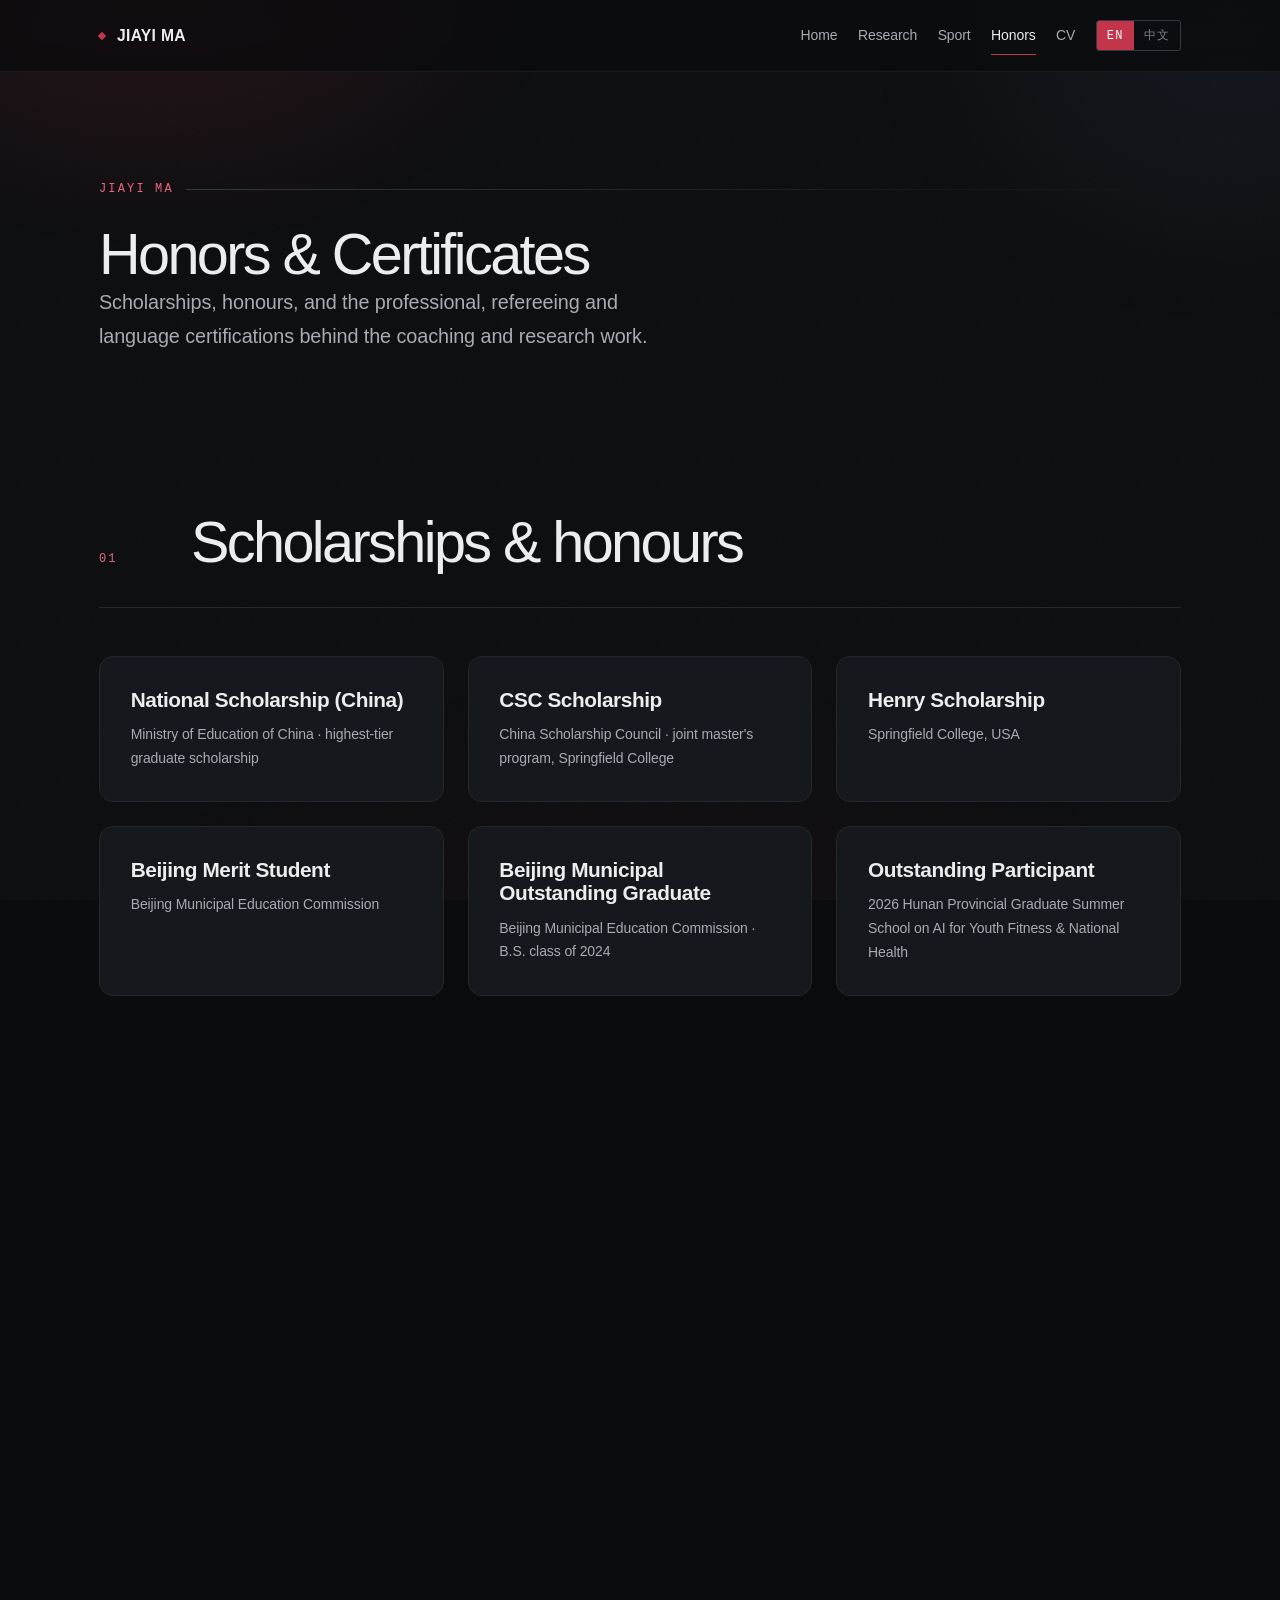
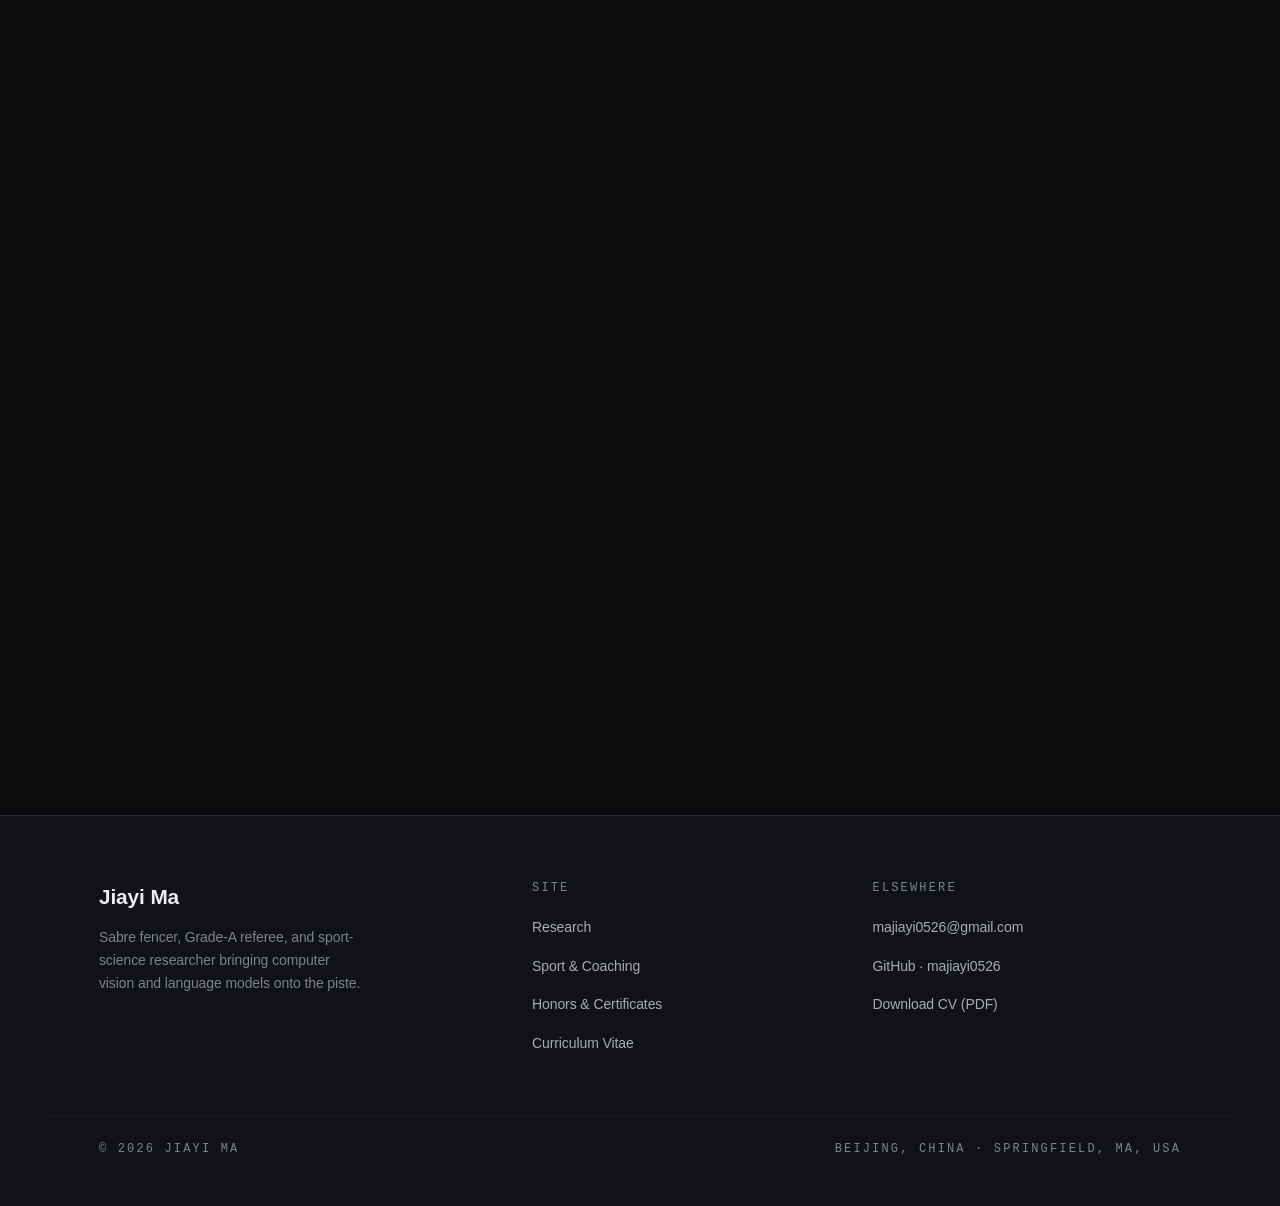
==== commit 0f227b75: "feat: 全端自适应 + 可切换配色 响应式 - 把原先零散的 5 个断点（420/620/720/860/900）统一为一套体系：   480 / 768 / 1024 / 1800，定义记录在 " ====
--- a/awards.html
+++ b/awards.html
@@ -19,6 +19,8 @@
 <link rel="stylesheet" href="styles/base.css">
 <link rel="stylesheet" href="styles/layout.css">
 <link rel="stylesheet" href="styles/components.css">
+<link rel="stylesheet" href="styles/adaptive.css">
+<noscript><link rel="stylesheet" href="styles/nojs.css"></noscript>
 <script src="js/lang.js" defer></script>
 <script src="js/nav.js" defer></script>
 <script src="js/reveal.js" defer></script>
--- a/styles/tokens.css
+++ b/styles/tokens.css
@@ -22,6 +22,22 @@
   --accent:      #C2354A;   /* 3.6:1 — large text, rules, marks only */
   --accent-text: #E8677C;   /* 6.2:1 — safe for small accent text */
   --accent-deep: #5E1224;   /* fills, glow */
+
+  /* ---- atmosphere & chrome ------------------------------
+     Everything the eye reads as "the palette" lives in tokens,
+     so a new colour scheme is a token swap and nothing else.
+     ------------------------------------------------------ */
+  --nav-bg:        rgba(11, 12, 14, 0.78);
+  --glow-a:        rgba(194, 53, 74, 0.16);
+  --glow-b:        rgba(64, 84, 120, 0.13);
+  --glow-c:        rgba(94, 18, 36, 0.10);
+  --noise-opacity: 0.035;
+  --noise-blend:   screen;
+  --selection-bg:  #5E1224;
+  --selection-ink: #ffffff;
+  --shadow-plate:  0 30px 70px -28px rgba(0, 0, 0, 0.9);
+  --btn-primary-hover: #D33D54;
+  --scrim:         rgba(11, 12, 14, 0.92);
 
   /* ---- rules -------------------------------------------- */
   --rule:        #24282E;
@@ -51,7 +67,7 @@
   --t-lede:    clamp(1.04rem, 0.96rem + 0.42vw, 1.24rem);
   --t-body:    clamp(0.95rem, 0.92rem + 0.14vw, 1.02rem);
   --t-small:   0.875rem;
-  --t-label:   0.6875rem;   /* 11px mono labels */
+  --t-label:   clamp(0.7rem, 0.66rem + 0.15vw, 0.75rem);  /* mono labels */
 
   /* ---- tracking ----------------------------------------- */
   --track-display: -0.045em;
@@ -75,6 +91,23 @@
   --w-page:    1180px;
   --w-text:    62ch;
 
+  /* ---- breakpoint scale ---------------------------------
+     One system, used everywhere. CSS cannot read custom
+     properties inside a media query, so these are recorded
+     here as the single source of truth and written literally
+     in the queries themselves.
+
+        ≤ 479    phone, small      iPhone SE / mini
+       480–767   phone, large      iPhone Pro Max, landscape
+       768–1023  tablet            iPad portrait, iPad Air
+      1024–1439  laptop            iPad landscape, MacBook Air
+      1440–1799  desktop
+        ≥ 1800   desktop, large    27"+ displays
+
+     Layout changes happen at 480 / 768 / 1024 / 1800 only.
+     ------------------------------------------------------ */
+  --nav-h: 60px;
+
   /* ---- motion ------------------------------------------- */
   --dur-fast:   160ms;
   --dur-base:   320ms;
--- a/styles/base.css
+++ b/styles/base.css
@@ -7,7 +7,7 @@
 html {
   -webkit-text-size-adjust: 100%;
   scroll-behavior: smooth;
-  scroll-padding-top: 88px;
+  scroll-padding-top: calc(var(--nav-h) + var(--s-5));
 }
 
 body {
@@ -38,13 +38,13 @@
 }
 body::before {
   background:
-    radial-gradient(70ch 52ch at 12% -8%,  rgba(194, 53, 74, 0.16), transparent 68%),
-    radial-gradient(60ch 48ch at 96% 4%,   rgba(64, 84, 120, 0.13), transparent 66%),
-    radial-gradient(90ch 60ch at 50% 118%, rgba(94, 18, 36, 0.10), transparent 72%);
+    radial-gradient(70ch 52ch at 12% -8%,  var(--glow-a), transparent 68%),
+    radial-gradient(60ch 48ch at 96% 4%,   var(--glow-b), transparent 66%),
+    radial-gradient(90ch 60ch at 50% 118%, var(--glow-c), transparent 72%);
 }
 body::after {
-  opacity: 0.035;
-  mix-blend-mode: screen;
+  opacity: var(--noise-opacity);
+  mix-blend-mode: var(--noise-blend);
   background-image: url("data:image/svg+xml,%3Csvg xmlns='http://www.w3.org/2000/svg' width='160' height='160'%3E%3Cfilter id='n'%3E%3CfeTurbulence type='fractalNoise' baseFrequency='0.85' numOctaves='3'/%3E%3C/filter%3E%3Crect width='160' height='160' filter='url(%23n)'/%3E%3C/svg%3E");
 }
 
@@ -116,7 +116,7 @@
 img { max-width: 100%; height: auto; display: block; }
 
 /* ---- selection -------------------------------------------- */
-::selection { background: var(--accent-deep); color: #fff; }
+::selection { background: var(--selection-bg); color: var(--selection-ink); }
 
 /* ---- focus ------------------------------------------------ */
 :focus-visible {
@@ -126,6 +126,7 @@
 }
 
 .skip-link {
+  color: var(--selection-ink);
   position: absolute;
   left: var(--s-4);
   top: -100px;
--- a/styles/layout.css
+++ b/styles/layout.css
@@ -6,7 +6,11 @@
 .page {
   max-width: var(--w-page);
   margin: 0 auto;
-  padding: 0 var(--s-gutter);
+  /* env() keeps content clear of notches and rounded corners in
+     landscape on modern phones; max() means it never shrinks the
+     gutter below the design value. */
+  padding-left:  max(var(--s-gutter), env(safe-area-inset-left));
+  padding-right: max(var(--s-gutter), env(safe-area-inset-right));
 }
 
 /* ============================================================
@@ -16,7 +20,7 @@
   position: sticky;
   top: 0;
   z-index: 20;
-  background: rgba(11, 12, 14, 0.78);
+  background: var(--nav-bg);
   backdrop-filter: saturate(160%) blur(14px);
   -webkit-backdrop-filter: saturate(160%) blur(14px);
   border-bottom: 1px solid var(--rule-soft);
@@ -24,7 +28,7 @@
 .nav__inner {
   max-width: var(--w-page);
   margin: 0 auto;
-  padding: var(--s-4) var(--s-gutter);
+  padding: var(--s-4) max(var(--s-gutter), env(safe-area-inset-right)) var(--s-4) max(var(--s-gutter), env(safe-area-inset-left));
   display: flex;
   align-items: center;
   justify-content: space-between;
@@ -94,7 +98,7 @@
               color      var(--dur-fast) var(--ease-out);
 }
 .lang-switch button:hover { color: var(--ink); }
-.lang-switch button.active { background: var(--accent); color: #fff; }
+.lang-switch button.active { background: var(--accent); color: var(--selection-ink); }
 
 /* ---- mobile nav ------------------------------------------- */
 .nav__toggle {
@@ -112,7 +116,7 @@
   cursor: pointer;
 }
 
-@media (max-width: 860px) {
+@media (max-width: 1023px) {
   .nav__toggle { display: block; }
   .nav__menu {
     position: absolute;
@@ -120,11 +124,14 @@
     flex-direction: column;
     align-items: flex-start;
     gap: 0;
-    padding: var(--s-4) var(--s-gutter) var(--s-6);
+    padding: var(--s-4) var(--s-gutter) calc(var(--s-6) + env(safe-area-inset-bottom));
     background: var(--bg-lift);
+    max-height: calc(100dvh - var(--nav-h));
+    overflow-y: auto;
     border-bottom: 1px solid var(--rule);
   }
-  .nav__menu[hidden] { display: none; }
+  .nav__menu { display: none; }
+  .nav__menu.is-open { display: flex; }
   .nav__link {
     width: 100%;
     padding: var(--s-4) 0;
@@ -215,7 +222,7 @@
   padding: 10px 10px 0;
   box-shadow:
     0 1px 0 rgba(255, 255, 255, 0.10) inset,
-    0 30px 70px -28px rgba(0, 0, 0, 0.9),
+    var(--shadow-plate),
     0 0 0 1px var(--rule);
   overflow: hidden;
 }
@@ -258,18 +265,36 @@
   margin-left: 3px;
 }
 
-@media (max-width: 900px) {
+/* tablet: keep the portrait beside the text, but give it more room
+   than the desktop ratio so it does not turn into a thumbnail */
+@media (min-width: 768px) and (max-width: 1023px) {
+  .hero__grid { grid-template-columns: 1.15fr 0.85fr; }
+  .hero__role { max-width: none; }
+  .hero__lede { max-width: none; }
+}
+
+/* phone: portrait leads, text follows */
+@media (max-width: 767px) {
+  .hero { padding-top: clamp(2rem, 1rem + 5vw, 3.5rem); }
   .hero__grid { grid-template-columns: 1fr; align-items: start; }
   .portrait {
     transform: none;
-    max-width: 260px;
+    max-width: 210px;
     order: -1;
     margin-bottom: var(--s-6);
   }
-  .hero__stats { grid-template-columns: repeat(2, 1fr); gap: var(--s-6) var(--s-5); }
-}
-@media (max-width: 420px) {
-  .hero__stats { grid-template-columns: 1fr 1fr; }
+  .hero__name { line-height: 0.96; }
+  .hero__actions { gap: var(--s-2); }
+  .hero__actions .btn { flex: 1 1 auto; justify-content: center; }
+}
+
+/* stat rail: 4 across on laptop, 2 across everywhere narrower */
+@media (max-width: 1023px) {
+  .hero__stats { grid-template-columns: repeat(2, 1fr); gap: var(--s-7) var(--s-5); }
+}
+@media (max-width: 479px) {
+  .hero__stats { gap: var(--s-6) var(--s-4); }
+  .stat__note { max-width: none; }
 }
 
 /* ============================================================
@@ -303,9 +328,15 @@
   line-height: 1.7;
 }
 
-@media (max-width: 720px) {
-  .section__head { grid-template-columns: 1fr; gap: var(--s-3); }
-  .section__sub { grid-column: 1; }
+@media (max-width: 767px) {
+  .section__head {
+    grid-template-columns: 1fr;
+    gap: var(--s-2);
+    padding-bottom: var(--s-5);
+    margin-bottom: var(--s-6);
+  }
+  .section__num { padding-top: 0; }
+  .section__sub { grid-column: 1; margin-top: var(--s-3); }
 }
 
 /* ---- institution strip ------------------------------------ */
@@ -320,6 +351,9 @@
   gap: var(--s-4) clamp(var(--s-5), 3vw, var(--s-8));
 }
 .strip__item { color: var(--ink-soft); }
+@media (max-width: 479px) {
+  .strip { gap: var(--s-3) var(--s-5); padding: var(--s-5) 0; }
+}
 .strip__item .label { color: inherit; }
 
 /* ============================================================
@@ -363,6 +397,17 @@
   gap: var(--s-3);
 }
 
-@media (max-width: 720px) {
+@media (max-width: 1023px) {
+  .footer__inner { grid-template-columns: 1fr 1fr; gap: var(--s-7) var(--s-6); }
+  .footer__col:first-child { grid-column: 1 / -1; }
+}
+@media (max-width: 560px) {
   .footer__inner { grid-template-columns: 1fr; gap: var(--s-6); }
-}
+  .footer__col:first-child { grid-column: auto; }
+}
+.footer__inner,
+.footer__base {
+  padding-left:  max(var(--s-gutter), env(safe-area-inset-left));
+  padding-right: max(var(--s-gutter), env(safe-area-inset-right));
+}
+.footer__base { padding-bottom: calc(var(--s-7) + env(safe-area-inset-bottom)); }
--- a/styles/components.css
+++ b/styles/components.css
@@ -29,9 +29,12 @@
 .btn--primary {
   background: var(--accent);
   border-color: var(--accent);
-  color: #fff;
-}
-.btn--primary:hover { background: #D33D54; border-color: #D33D54; }
+  color: var(--selection-ink);
+}
+.btn--primary:hover {
+  background: var(--btn-primary-hover);
+  border-color: var(--btn-primary-hover);
+}
 
 /* ---- entry: the workhorse record row -----------------------
    Mono date rail on the left, content on the right, hairline
@@ -84,9 +87,14 @@
   transform: rotate(45deg);
 }
 
-@media (max-width: 720px) {
-  .entry { grid-template-columns: 1fr; gap: var(--s-3); }
+/* tablet: narrower date rail so the record still reads as two columns */
+@media (min-width: 768px) and (max-width: 1023px) {
+  .entry { grid-template-columns: 7rem 1fr; gap: var(--s-4); }
+}
+@media (max-width: 767px) {
+  .entry { grid-template-columns: 1fr; gap: var(--s-2); padding: var(--s-5) 0; }
   .entry__date { padding-top: 0; }
+  .entry__title { margin-top: var(--s-2); }
 }
 
 /* ---- key/value row ---------------------------------------- */
@@ -99,7 +107,7 @@
   border-top: 1px solid var(--rule-soft);
 }
 .kv__v { color: var(--ink-soft); font-size: var(--t-small); }
-@media (max-width: 720px) { .kv { grid-template-columns: 1fr; gap: var(--s-2); } }
+@media (max-width: 767px) { .kv { grid-template-columns: 1fr; gap: var(--s-2); } }
 
 /* ---- cards -------------------------------------------------
    Surfaces, not a uniform grid: sizes vary by content weight.
@@ -155,14 +163,14 @@
 .grid-bento > .is-wide       { grid-column: span 4; }
 .grid-bento > .is-full       { grid-column: 1 / -1; }
 
-@media (max-width: 900px) {
+@media (max-width: 1023px) {
   .grid-3 { grid-template-columns: 1fr 1fr; }
   .grid-bento { grid-template-columns: repeat(2, 1fr); }
   .grid-bento > *, .grid-bento > .is-wide { grid-column: span 1; }
   .grid-bento > .is-full { grid-column: 1 / -1; }
 }
-@media (max-width: 620px) {
-  .grid-3, .grid-2, .grid-bento { grid-template-columns: 1fr; }
+@media (max-width: 639px) {
+  .grid-3, .grid-2, .grid-bento { grid-template-columns: 1fr; gap: var(--s-4); }
   .grid-bento > *, .grid-bento > .is-wide { grid-column: 1 / -1; }
 }
 
@@ -209,7 +217,8 @@
 .medal--gold   .medal__value { color: #E3C06B; }
 .medal--silver .medal__value { color: #C3C9D1; }
 .medal__body { color: var(--muted); }
-@media (max-width: 720px) { .medals { grid-template-columns: 1fr 1fr; gap: var(--s-5); } }
+@media (max-width: 1023px) { .medals { grid-template-columns: 1fr 1fr; gap: var(--s-6) var(--s-5); } }
+@media (max-width: 479px) { .medals { gap: var(--s-5) var(--s-4); } }
 
 /* ---- banner image ------------------------------------------ */
 .banner {
@@ -220,11 +229,16 @@
   position: relative;
 }
 .banner img { width: 100%; filter: saturate(0.82) contrast(1.04) brightness(0.92); }
+@media (max-width: 639px) {
+  .banner figcaption { position: static; padding: var(--s-3) 0 0; background: none; }
+  .pull { padding-left: var(--s-4); padding-block: var(--s-5); }
+  .cta__title { max-width: none; }
+}
 .banner figcaption {
   position: absolute;
   left: 0; right: 0; bottom: 0;
   padding: var(--s-6) var(--s-5) var(--s-4);
-  background: linear-gradient(transparent, rgba(11, 12, 14, 0.92));
+  background: linear-gradient(transparent, var(--scrim));
   color: var(--ink-soft);
 }
 
@@ -248,7 +262,7 @@
   border-top: 1px solid var(--rule);
 }
 .contact__value { font-size: var(--t-h3); font-weight: 500; margin-top: var(--s-3); }
-@media (max-width: 620px) { .contact { grid-template-columns: 1fr; gap: 0; } }
+@media (max-width: 639px) { .contact { grid-template-columns: 1fr; gap: 0; } }
 
 /* ---- closing call ------------------------------------------ */
 .cta {
@@ -257,7 +271,7 @@
   border: 1px solid var(--rule);
   border-radius: var(--r-lg);
   background:
-    radial-gradient(60ch 30ch at 8% 0%, rgba(194, 53, 74, 0.15), transparent 70%),
+    radial-gradient(60ch 30ch at 8% 0%, var(--glow-a), transparent 70%),
     var(--surface);
 }
 .cta__title {
--- a/styles/adaptive.css
+++ b/styles/adaptive.css
@@ -0,0 +1,147 @@
+/* ============================================================
+   Adaptive — concerns that cut across every component:
+   input type, orientation, very large displays, and print.
+   Loaded last so it can correct the layers above it.
+   ============================================================ */
+
+/* ============================================================
+   TOUCH INPUT
+   A finger needs ~44px. A mouse does not, so the larger targets
+   are applied only where the pointer is actually coarse rather
+   than padding the desktop layout for no reason.
+   ============================================================ */
+@media (pointer: coarse) {
+  .nav__link {
+    min-height: 44px;
+    display: flex;
+    align-items: center;
+  }
+  .nav__toggle,
+  .btn {
+    min-height: 44px;
+  }
+  .lang-switch button {
+    min-width: 48px;
+    min-height: 40px;
+  }
+  .skip-link { min-height: 44px; display: flex; align-items: center; }
+  .footer__col li { margin-bottom: var(--s-2); }
+  .footer__col a {
+    display: inline-flex;
+    align-items: center;
+    min-height: 40px;
+  }
+}
+
+/* ============================================================
+   HOVER-CAPABLE POINTERS ONLY
+   On a touch screen a :hover state latches after the tap and
+   stays stuck, so every hover-only movement is switched off
+   where hovering is not a real gesture. Colour feedback on
+   :active is kept — that one reads correctly on touch.
+   ============================================================ */
+@media (hover: none) {
+  .btn:hover,
+  .card:hover,
+  .portrait:hover {
+    transform: none;
+  }
+  .btn:hover { border-color: var(--rule-strong); }
+  .btn--primary:hover { background: var(--accent); border-color: var(--accent); }
+  .card:hover { border-color: var(--rule); }
+  .card:hover::before { transform: scaleX(0); }
+  .btn:hover .arrow { transform: none; }
+  .tag:hover { border-color: var(--rule-strong); color: var(--ink-soft); }
+  .link:hover::after { transform: scaleX(0); }
+  .nav__link:hover::after { transform: scaleX(0); }
+  .nav__link.is-active::after { transform: scaleX(1); }
+
+  /* tapping still has to feel like something happened */
+  .btn:active { transform: scale(0.98); }
+  .card:active { border-color: var(--rule-strong); }
+  .link:active::after { transform: scaleX(1); }
+}
+
+/* ============================================================
+   LANDSCAPE PHONE
+   Short and wide: the first screen must not be all portrait.
+   ============================================================ */
+@media (max-height: 520px) and (orientation: landscape) {
+  .hero { padding-top: var(--s-6); }
+  .hero__grid { grid-template-columns: 1.5fr 0.5fr; align-items: start; }
+  .portrait {
+    order: 0;
+    transform: none;
+    max-width: 150px;
+    margin-bottom: 0;
+  }
+  .hero__name { font-size: clamp(2.4rem, 1rem + 5vw, 4rem); }
+  .hero__lede { margin-bottom: var(--s-5); }
+  .hero__stats { grid-template-columns: repeat(4, 1fr); margin-top: var(--s-7); }
+  .nav__menu { max-height: calc(100dvh - var(--nav-h)); }
+}
+
+/* ============================================================
+   LARGE DISPLAYS
+   Past ~1800px a fixed 1180px column starts to look marooned.
+   The measure grows, but the reading width of body copy does
+   not — long lines are harder to read, not more impressive.
+   ============================================================ */
+@media (min-width: 1800px) {
+  :root {
+    --w-page: 1320px;
+    --t-display: 8.5rem;
+  }
+  .hero__lede { max-width: 58ch; }
+}
+
+@media (min-width: 2400px) {
+  :root { --w-page: 1440px; }
+}
+
+/* ============================================================
+   PRINT
+   A CV site gets printed. Without this it prints as a black
+   rectangle, so the palette is inverted to ink on paper, the
+   chrome is dropped, and links reveal their destinations.
+   ============================================================ */
+@media print {
+  :root {
+    --bg: #fff;
+    --bg-lift: #fff;
+    --surface: #fff;
+    --surface-2: #fff;
+    --ink: #000;
+    --ink-soft: #222;
+    --muted: #555;
+    --accent: #7A1526;
+    --accent-text: #7A1526;
+    --rule: #bbb;
+    --rule-soft: #ddd;
+    --rule-strong: #999;
+  }
+
+  body { background: #fff; color: #000; }
+  body::before, body::after { display: none; }
+
+  .nav, .footer, .skip-link, .hero__actions, .cta, .lang-switch { display: none; }
+
+  /* the print area has no gutter of its own — without this the first
+     glyph of every line sits on the trim edge and gets clipped */
+  .page { max-width: none; padding: 0 6mm; }
+  @page { margin: 14mm 12mm; }
+  .section { padding-top: var(--s-6); break-inside: auto; }
+  .entry, .card, .medal, .stat { break-inside: avoid; }
+  .section__head { break-after: avoid; }
+
+  .card, .cta { border: 1px solid var(--rule); background: none; }
+  .card::before { display: none; }
+  .portrait__frame { box-shadow: none; border: 1px solid var(--rule); }
+  .banner img { filter: none; }
+
+  /* a printed page cannot be clicked — show where a link went */
+  .link[href^="http"]::after,
+  .footer__col a[href^="http"]::after { content: " (" attr(href) ")"; }
+
+  .reveal { opacity: 1 !important; transform: none !important; }
+}
--- a/styles/nojs.css
+++ b/styles/nojs.css
@@ -0,0 +1,44 @@
+/* ============================================================
+   Loaded only from inside <noscript>.
+
+   Without JavaScript the disclosure button cannot work, so the
+   navigation is re-laid out as a plain wrapped row that is always
+   visible. Every page stays reachable; nothing depends on script.
+   ============================================================ */
+@media (max-width: 1023px) {
+  .nav__inner {
+    flex-wrap: wrap;
+    align-items: flex-start;
+    row-gap: var(--s-2);
+  }
+
+  /* the button is inert without script — do not show a dead control */
+  .nav__toggle { display: none; }
+
+  .nav__menu {
+    display: flex;
+    flex-direction: row;
+    flex-wrap: wrap;
+    align-items: center;
+    gap: var(--s-2) var(--s-5);
+    width: 100%;
+    position: static;
+    max-height: none;
+    overflow: visible;
+    padding: 0 0 var(--s-2);
+    background: none;
+    border-bottom: 0;
+  }
+
+  .nav__link {
+    width: auto;
+    padding: var(--s-2) 0;
+    border-bottom: 0;
+    font-size: var(--t-small);
+  }
+}
+
+/* The language toggle is also script-driven. Rather than leave a dead
+   control on screen, it is hidden and the page stays in its default
+   language, which the markup already carries. */
+.lang-switch { display: none; }
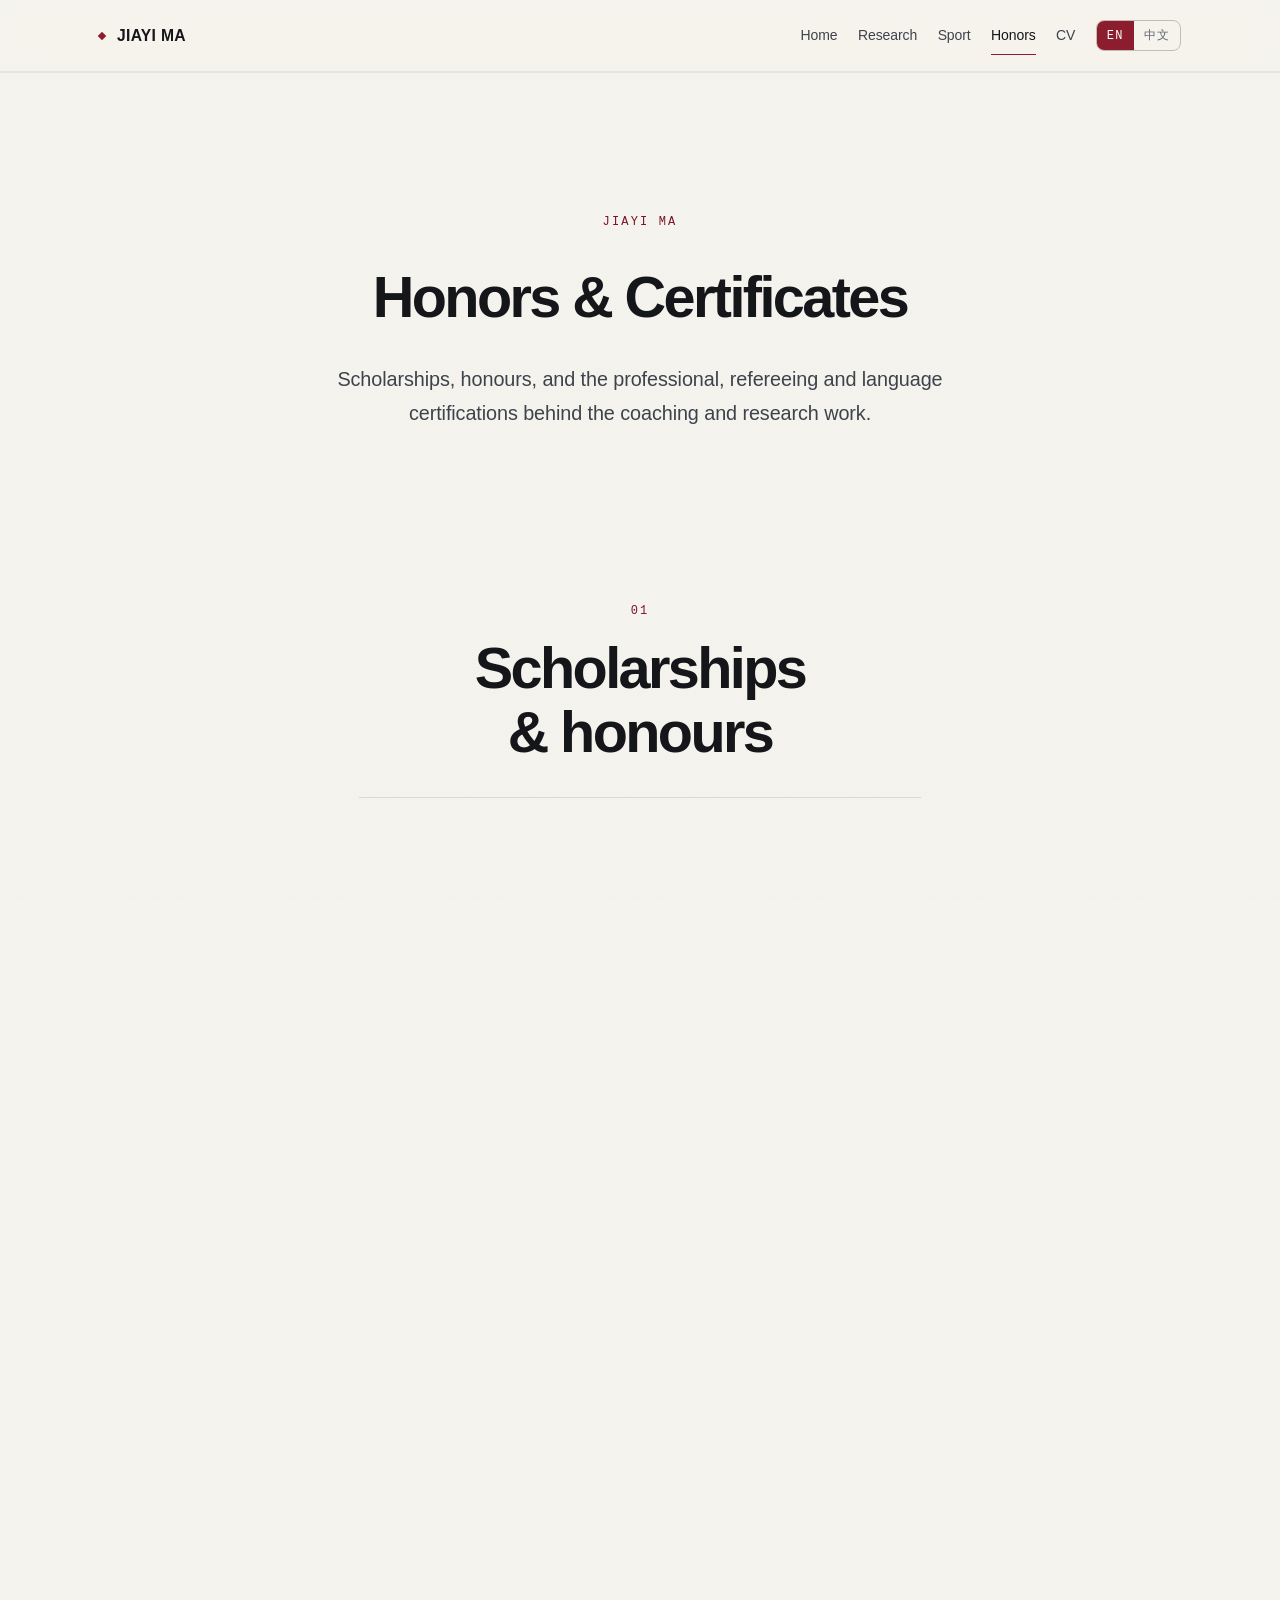
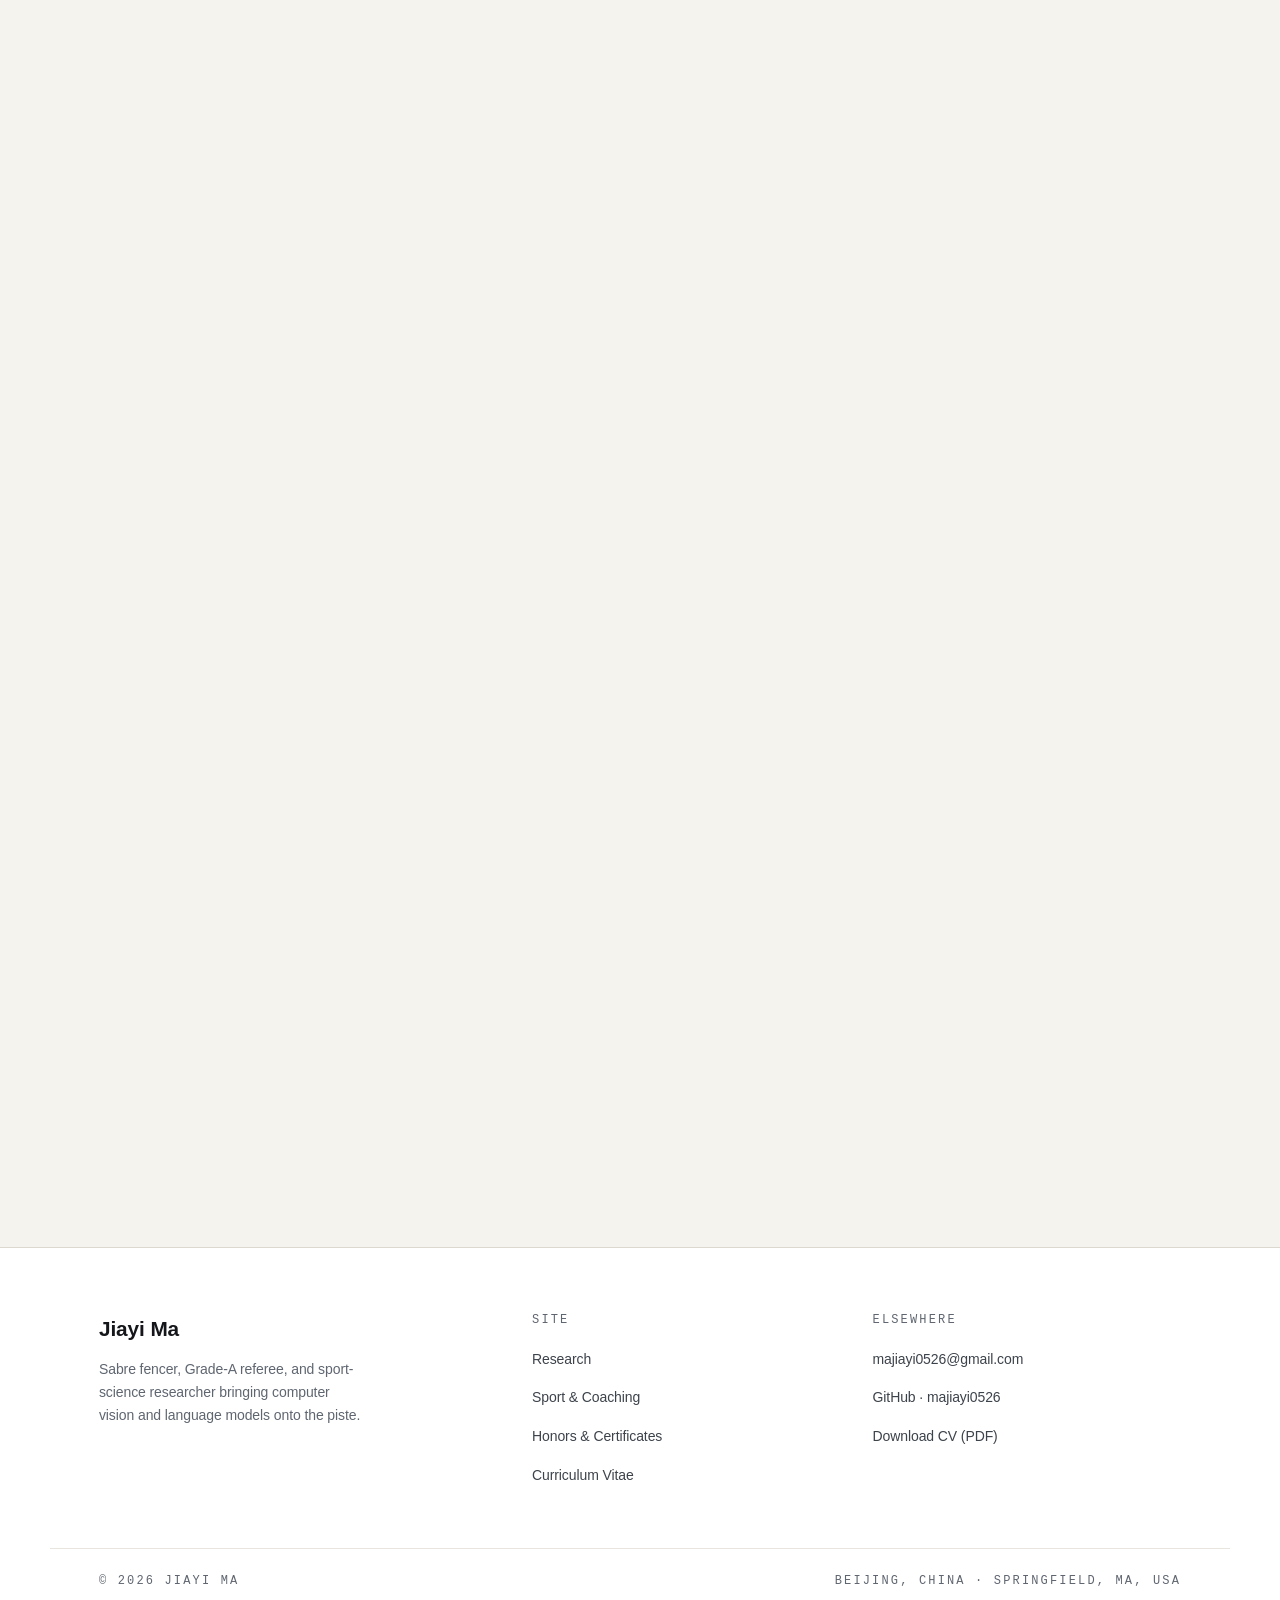
==== commit 6a655716: "feat: 同步新版简历，替换自我介绍，新增深度赛场项目 内容 - 首页自我介绍替换为新版（中英）。约 400 字的正文不宜居中排版，   改为居中栏内左对齐，三项成果拆成编号列表 - 科研页副标题改" ====
--- a/awards.html
+++ b/awards.html
@@ -85,7 +85,7 @@
       </article>
       <article class="card reveal">
         <h3 class="card__title"><span class="lang-en">Outstanding Participant</span><span class="lang-cn">优秀营员</span></h3>
-        <p class="card__body"><span class="lang-en">2026 Hunan Provincial Graduate Summer School on AI for Youth Fitness &amp; National Health</span><span class="lang-cn">2026 湖南省人工智能科技赋能青少年体能体质促进全民健身健康研究生暑期学校</span></p>
+        <p class="card__body"><span class="lang-en">2026 Hunan Provincial Graduate Summer School on AI for National Fitness &amp; Health</span><span class="lang-cn">2026 湖南省人工智能科技赋能全民健身健康研究生暑期学校</span></p>
       </article>
     </div>
   </section>
--- a/styles/tokens.css
+++ b/styles/tokens.css
@@ -1,61 +1,72 @@
 /* ============================================================
    马佳艺 · Jiayi Ma — Design tokens
-   Direction: dark editorial. Steel + sabre wine.
-   One dominant field (near-black), one accent (wine red).
+   Direction: ivory editorial. Warm paper, deep ink, oxblood.
+   Composition follows the centred, type-led restraint of a
+   product page: the words carry the page, the image supports.
+   One dominant field (warm off-white), one accent (oxblood).
    ============================================================ */
 
 :root {
   /* ---- surface ladder ---------------------------------- */
-  --bg:          #0B0C0E;
-  --bg-lift:     #101215;
-  --surface:     #15181C;
-  --surface-2:   #1C2026;
-  --plate:       #F2F1ED;   /* warm light plate — portrait framing */
+  --bg:          #F5F3EE;   /* warm paper */
+  --bg-lift:     #FFFFFF;
+  --surface:     #FFFFFF;
+  --surface-2:   #FAF9F6;
 
   /* ---- ink ---------------------------------------------- */
-  --ink:         #ECEDEE;   /* 16.4:1 on --bg */
-  --ink-soft:    #A8ACB2;   /*  8.6:1 */
-  --muted:       #7C838C;   /*  5.2:1 — smallest text still AA */
-  --ink-plate:   #14161A;   /* ink on the light plate */
+  --ink:         #14161A;   /* 16.3:1 on --bg */
+  --ink-soft:    #3D434B;   /*  9.0:1 */
+  --muted:       #5F6670;   /*  5.2:1 — smallest text still AA */
 
-  /* ---- accent: sabre wine ------------------------------- */
-  --accent:      #C2354A;   /* 3.6:1 — large text, rules, marks only */
-  --accent-text: #E8677C;   /* 6.2:1 — safe for small accent text */
-  --accent-deep: #5E1224;   /* fills, glow */
+  /* ---- accent: oxblood ---------------------------------- */
+  --accent:      #8C1D2F;   /*  8.1:1 */
+  --accent-text: #7A1526;   /*  9.6:1 — safe at any size */
+  --accent-deep: #5E1224;
 
   /* ---- atmosphere & chrome ------------------------------
      Everything the eye reads as "the palette" lives in tokens,
      so a new colour scheme is a token swap and nothing else.
      ------------------------------------------------------ */
-  --nav-bg:        rgba(11, 12, 14, 0.78);
-  --glow-a:        rgba(194, 53, 74, 0.16);
-  --glow-b:        rgba(64, 84, 120, 0.13);
-  --glow-c:        rgba(94, 18, 36, 0.10);
-  --noise-opacity: 0.035;
-  --noise-blend:   screen;
-  --selection-bg:  #5E1224;
+  --nav-bg:        rgba(245, 243, 238, 0.72);
+  /* The field is deliberately flat. A radial wash would make the
+     paper lighter in some places than others, and the portrait —
+     whose own background is one flat ivory — would then read as a
+     rectangular patch sitting on top of it. Flat paper, no patch. */
+  --glow-a:        transparent;
+  --glow-b:        transparent;
+  --glow-c:        transparent;
+  --noise-opacity: 0.018;
+  --noise-blend:   multiply;
+  --selection-bg:  #8C1D2F;
   --selection-ink: #ffffff;
-  --shadow-plate:  0 30px 70px -28px rgba(0, 0, 0, 0.9);
-  --btn-primary-hover: #D33D54;
-  --scrim:         rgba(11, 12, 14, 0.92);
+  --btn-primary-hover: #751827;
+  --scrim:         rgba(20, 22, 26, 0.72);
+
+  /* ---- elevation ----------------------------------------
+     Light surfaces need shadow, not borders, to separate. Two
+     stacked shadows read as one soft, physical lift. */
+  --shadow-card:   0 1px 2px rgba(28, 24, 16, 0.05),
+                   0 8px 24px -12px rgba(28, 24, 16, 0.14);
+  --shadow-lift:   0 2px 6px rgba(28, 24, 16, 0.06),
+                   0 20px 44px -18px rgba(28, 24, 16, 0.20);
+  --shadow-nav:    0 1px 0 rgba(28, 24, 16, 0.06);
 
   /* ---- rules -------------------------------------------- */
-  --rule:        #24282E;
-  --rule-soft:   #191C20;
-  --rule-strong: #333941;
+  --rule:        #DCD8CF;
+  --rule-soft:   #E8E5DE;
+  --rule-strong: #C3BDB1;
 
   /* ---- type faces --------------------------------------
-     Deliberate three-face pairing, all system-resident:
-     no webfont request, no render block, no CN CDN risk.
-       sans  — structure and body
-       serif — statement lines only (the pull-quote voice)
-       mono  — every piece of metadata: dates, labels, counts
+     Deliberate two-face pairing, both system-resident: no
+     webfont request, no render block, no CN CDN risk.
+       sans — structure and body
+       mono — every piece of metadata: dates, labels, counts
+     The contrast between them, plus a wide scale range, is
+     what carries the hierarchy — not a display typeface.
      ------------------------------------------------------ */
   --sans: -apple-system, BlinkMacSystemFont, "SF Pro Text", "Segoe UI",
           "PingFang SC", "Hiragino Sans GB", "Microsoft YaHei",
           "Noto Sans CJK SC", "Source Han Sans SC", Helvetica, Arial, sans-serif;
-  --serif: "Iowan Old Style", "Palatino Linotype", Palatino, Georgia,
-          "Songti SC", "STSong", "Noto Serif CJK SC", "Source Han Serif SC", serif;
   --mono: ui-monospace, SFMono-Regular, "SF Mono", Menlo, Consolas,
           "Roboto Mono", "Courier New", monospace;
 
@@ -116,7 +127,8 @@
   --ease-inout: cubic-bezier(0.65, 0, 0.35, 1);
 
   /* ---- shape -------------------------------------------- */
-  --r-sm: 3px;
-  --r-md: 6px;
-  --r-lg: 14px;
+  --r-sm: 8px;
+  --r-md: 14px;
+  --r-lg: 22px;
+  --r-pill: 980px;
 }
--- a/styles/base.css
+++ b/styles/base.css
@@ -100,18 +100,6 @@
 }
 .label--accent { color: var(--accent-text); }
 
-/* ---- the serif statement voice ---------------------------- */
-.statement {
-  font-family: var(--serif);
-  font-size: var(--t-h2);
-  font-weight: 400;
-  font-style: italic;
-  line-height: 1.32;
-  letter-spacing: -0.012em;
-  color: var(--ink);
-  text-wrap: balance;
-}
-
 /* ---- media ------------------------------------------------ */
 img { max-width: 100%; height: auto; display: block; }
 
--- a/styles/layout.css
+++ b/styles/layout.css
@@ -24,6 +24,7 @@
   backdrop-filter: saturate(160%) blur(14px);
   -webkit-backdrop-filter: saturate(160%) blur(14px);
   border-bottom: 1px solid var(--rule-soft);
+  box-shadow: var(--shadow-nav);
 }
 .nav__inner {
   max-width: var(--w-page);
@@ -142,159 +143,161 @@
 }
 
 /* ============================================================
-   HERO
-   ============================================================ */
-.hero { padding: clamp(3.5rem, 2rem + 6vw, 7rem) 0 0; }
-
-.hero__grid {
-  display: grid;
-  grid-template-columns: 1.38fr 0.62fr;
-  gap: clamp(var(--s-6), 4vw, var(--s-9));
-  align-items: end;
-}
-
-.hero__eyebrow {
-  display: flex;
-  align-items: center;
-  gap: var(--s-3);
-  margin-bottom: var(--s-5);
-}
-.hero__eyebrow::after {
-  content: "";
-  flex: 1;
-  height: 1px;
-  background: linear-gradient(90deg, var(--rule-strong), transparent);
-}
+   HERO — centred, type-led
+
+   The portrait used to sit beside the name at hero scale, which
+   made a formal ID photograph the loudest thing on the page. The
+   composition is inverted here: the name carries the screen and
+   the portrait follows it, smaller, with its lower edge
+   dissolving into the paper.
+   ============================================================ */
+.hero {
+  padding: clamp(4rem, 2rem + 8vw, 9rem) 0 0;
+  text-align: center;
+}
+
+.hero__eyebrow { margin-bottom: var(--s-6); }
 
 .hero__name {
   font-size: var(--t-display);
-  font-weight: 500;
-  line-height: 0.9;
+  font-weight: 600;
+  line-height: 1.02;
   letter-spacing: var(--track-display);
-  margin-bottom: var(--s-5);
+  margin: 0 auto var(--s-5);
+  max-width: 16ch;
 }
 :root[data-lang="cn"] .hero__name {
-  letter-spacing: 0.08em;
-  line-height: 1.02;
-  font-weight: 600;
+  letter-spacing: 0.14em;
+  font-weight: 650;
+  /* the tracking adds a trailing gap that breaks optical centring */
+  text-indent: 0.14em;
 }
 
 .hero__role {
   font-size: var(--t-h3);
   font-weight: 450;
-  line-height: 1.45;
-  color: var(--ink-soft);
-  max-width: 34ch;
-  margin-bottom: var(--s-5);
-}
-.hero__role .sep { color: var(--accent); padding: 0 2px; }
+  line-height: 1.5;
+  color: var(--ink-soft);
+  max-width: 42ch;
+  margin: 0 auto var(--s-5);
+}
+.hero__role .sep { color: var(--accent); padding: 0 4px; }
 
 .hero__lede {
   font-size: var(--t-lede);
-  line-height: 1.7;
-  color: var(--ink-soft);
-  max-width: 54ch;
-  margin-bottom: var(--s-6);
-}
+  line-height: 1.72;
+  color: var(--ink-soft);
+  max-width: 56ch;
+  margin: 0 auto var(--s-7);
+}
+
+/* ---- self-introduction ------------------------------------
+   A ~400-character bio does not survive being centred: every
+   line starts somewhere different and the eye loses its place.
+   So the block sits centred as a column, but its text is set
+   flush left at a reading measure, and the three results are
+   pulled out of the run-on sentence into a numbered list.
+   ----------------------------------------------------------- */
+.hero__bio {
+  max-width: 64ch;
+  margin: 0 auto var(--s-7);
+  text-align: left;
+  color: var(--ink-soft);
+  font-size: var(--t-body);
+  line-height: 1.8;
+}
+.hero__bio p + p { margin-top: var(--s-4); }
+.hero__role + .hero__bio { margin-top: var(--s-7); }
+.hero__bio-list {
+  list-style: none;
+  counter-reset: bio;
+  margin: var(--s-4) 0 0;
+  padding: 0;
+}
+.hero__bio-list li {
+  counter-increment: bio;
+  position: relative;
+  padding: var(--s-4) 0 var(--s-4) 3rem;
+  border-top: 1px solid var(--rule);
+}
+.hero__bio-list li:last-child { border-bottom: 1px solid var(--rule); }
+.hero__bio-list li::before {
+  content: counter(bio, decimal-leading-zero);
+  position: absolute;
+  left: 0;
+  top: calc(var(--s-4) + 0.3em);
+  font-family: var(--mono);
+  font-size: var(--t-label);
+  letter-spacing: var(--track-label);
+  color: var(--accent-text);
+}
+:root[data-lang="cn"] .hero__bio { line-height: 1.9; }
+
+/* sub-page header: the title and its lede need air between them */
+.hero > .section__title + .hero__lede { margin-top: var(--s-6); }
 
 .hero__actions {
   display: flex;
   flex-wrap: wrap;
+  justify-content: center;
   gap: var(--s-3);
-  margin-bottom: var(--s-5);
 }
 
 /* ---- portrait ---------------------------------------------
-   The source portrait is a formal white-ground ID photo. Rather
-   than fight it, it is mounted as a light plate on the dark
-   field — a framed print — and pulled down so it overlaps the
-   rule beneath the hero. That overlap is the depth cue.
+   The source file is pre-composited: its background is already
+   the page colour and its lower edge fades out, so it needs no
+   frame, no border and no shadow. It simply sits on the paper.
    ----------------------------------------------------------- */
 .portrait {
-  margin: 0;
-  position: relative;
-  transform: translateY(clamp(16px, 3vw, 40px));
-}
-.portrait__frame {
-  position: relative;
-  background: var(--plate);
-  border-radius: var(--r-lg);
-  padding: 10px 10px 0;
-  box-shadow:
-    0 1px 0 rgba(255, 255, 255, 0.10) inset,
-    var(--shadow-plate),
-    0 0 0 1px var(--rule);
-  overflow: hidden;
-}
-.portrait__frame img {
-  width: 100%;
-  border-radius: var(--r-md) var(--r-md) 0 0;
-  filter: saturate(0.9) contrast(1.03);
-}
-.portrait__caption {
-  display: flex;
-  justify-content: space-between;
-  gap: var(--s-3);
-  margin-top: var(--s-3);
-  color: var(--muted);
-}
-
-/* ---- hero stat rail ---------------------------------------
-   Hairline-separated numerals, deliberately NOT cards.
-   ----------------------------------------------------------- */
+  margin: clamp(var(--s-7), 5vw, var(--s-9)) auto 0;
+  width: clamp(200px, 26vw, 330px);
+}
+.portrait picture,
+.portrait img { display: block; width: 100%; }
+
+/* ---- stat rail --------------------------------------------- */
 .hero__stats {
   display: grid;
   grid-template-columns: repeat(4, 1fr);
-  gap: var(--s-5);
-  margin-top: clamp(var(--s-8), 7vw, var(--s-9));
-  padding-top: var(--s-6);
+  gap: var(--s-6) var(--s-5);
+  margin-top: clamp(var(--s-7), 6vw, var(--s-9));
+  padding-top: var(--s-7);
   border-top: 1px solid var(--rule);
+  text-align: center;
 }
 .stat__value {
-  font-size: clamp(1.9rem, 1.2rem + 2.2vw, 3rem);
-  font-weight: 500;
+  font-size: clamp(2rem, 1.2rem + 2.4vw, 3.1rem);
+  font-weight: 600;
   line-height: 1;
   letter-spacing: -0.04em;
   margin-bottom: var(--s-3);
 }
 .stat__value .unit {
-  font-size: 0.44em;
-  font-weight: 500;
+  font-size: 0.42em;
+  font-weight: 600;
   letter-spacing: 0;
   color: var(--accent-text);
   margin-left: 3px;
 }
-
-/* tablet: keep the portrait beside the text, but give it more room
-   than the desktop ratio so it does not turn into a thumbnail */
-@media (min-width: 768px) and (max-width: 1023px) {
-  .hero__grid { grid-template-columns: 1.15fr 0.85fr; }
-  .hero__role { max-width: none; }
-  .hero__lede { max-width: none; }
-}
-
-/* phone: portrait leads, text follows */
+.stat__note {
+  margin: var(--s-2) auto 0;
+  color: var(--ink-soft);
+  font-size: var(--t-small);
+  line-height: 1.55;
+  max-width: 24ch;
+}
+
+@media (max-width: 1023px) {
+  .hero__stats { grid-template-columns: repeat(2, 1fr); gap: var(--s-7) var(--s-5); }
+}
 @media (max-width: 767px) {
-  .hero { padding-top: clamp(2rem, 1rem + 5vw, 3.5rem); }
-  .hero__grid { grid-template-columns: 1fr; align-items: start; }
-  .portrait {
-    transform: none;
-    max-width: 210px;
-    order: -1;
-    margin-bottom: var(--s-6);
-  }
-  .hero__name { line-height: 0.96; }
+  .hero { padding-top: clamp(2.5rem, 1rem + 6vw, 4rem); }
   .hero__actions { gap: var(--s-2); }
   .hero__actions .btn { flex: 1 1 auto; justify-content: center; }
-}
-
-/* stat rail: 4 across on laptop, 2 across everywhere narrower */
-@media (max-width: 1023px) {
-  .hero__stats { grid-template-columns: repeat(2, 1fr); gap: var(--s-7) var(--s-5); }
+  .portrait { width: clamp(180px, 52vw, 240px); }
 }
 @media (max-width: 479px) {
   .hero__stats { gap: var(--s-6) var(--s-4); }
-  .stat__note { max-width: none; }
 }
 
 /* ============================================================
@@ -304,57 +307,34 @@
 .section--last { padding-bottom: var(--s-section); }
 
 .section__head {
-  display: grid;
-  grid-template-columns: 4.25rem 1fr;
-  gap: var(--s-5);
-  align-items: baseline;
+  max-width: 62ch;
+  margin: 0 auto var(--s-8);
   padding-bottom: var(--s-6);
-  margin-bottom: var(--s-7);
   border-bottom: 1px solid var(--rule);
-}
-.section__num { color: var(--accent-text); padding-top: 0.55em; }
+  text-align: center;
+}
+.section__num {
+  display: block;
+  margin-bottom: var(--s-4);
+  color: var(--accent-text);
+}
 .section__title {
   font-size: var(--t-h1);
-  font-weight: 500;
+  font-weight: 600;
   letter-spacing: var(--track-display);
 }
-:root[data-lang="cn"] .section__title { letter-spacing: 0.02em; }
+:root[data-lang="cn"] .section__title { letter-spacing: 0.04em; }
 .section__sub {
-  grid-column: 2;
-  margin-top: var(--s-4);
-  max-width: var(--w-text);
+  margin: var(--s-4) auto 0;
   color: var(--ink-soft);
   font-size: var(--t-lede);
-  line-height: 1.7;
+  line-height: 1.72;
 }
 
 @media (max-width: 767px) {
-  .section__head {
-    grid-template-columns: 1fr;
-    gap: var(--s-2);
-    padding-bottom: var(--s-5);
-    margin-bottom: var(--s-6);
-  }
-  .section__num { padding-top: 0; }
-  .section__sub { grid-column: 1; margin-top: var(--s-3); }
-}
-
-/* ---- institution strip ------------------------------------ */
-.strip {
-  margin-top: clamp(var(--s-8), 7vw, var(--s-9));
-  padding: var(--s-6) 0;
-  border-top: 1px solid var(--rule);
-  border-bottom: 1px solid var(--rule);
-  display: flex;
-  flex-wrap: wrap;
-  align-items: center;
-  gap: var(--s-4) clamp(var(--s-5), 3vw, var(--s-8));
-}
-.strip__item { color: var(--ink-soft); }
-@media (max-width: 479px) {
-  .strip { gap: var(--s-3) var(--s-5); padding: var(--s-5) 0; }
-}
-.strip__item .label { color: inherit; }
+  .section__head { margin-bottom: var(--s-7); padding-bottom: var(--s-5); }
+  .section__num { margin-bottom: var(--s-3); }
+}
 
 /* ============================================================
    FOOTER
--- a/styles/components.css
+++ b/styles/components.css
@@ -2,26 +2,32 @@
    Components — buttons, entries, cards, tags
    ============================================================ */
 
-/* ---- buttons ---------------------------------------------- */
+/* ---- buttons -----------------------------------------------
+   Mono uppercase is reserved for metadata. Interface controls
+   speak in the body face, sentence case, on a pill — the shape
+   language of the surrounding light surfaces.
+   ------------------------------------------------------------ */
 .btn {
   display: inline-flex;
   align-items: center;
-  gap: var(--s-3);
-  padding: 13px 22px;
-  border: 1px solid var(--rule-strong);
-  border-radius: var(--r-sm);
-  font-family: var(--mono);
-  font-size: var(--t-label);
-  letter-spacing: var(--track-label);
-  text-transform: uppercase;
+  gap: var(--s-2);
+  padding: 12px 26px;
+  border: 1px solid transparent;
+  border-radius: var(--r-pill);
+  font-family: var(--sans);
+  font-size: var(--t-body);
+  font-weight: 500;
+  letter-spacing: -0.005em;
   color: var(--ink);
+  background: var(--surface);
+  box-shadow: var(--shadow-card);
   cursor: pointer;
   transition: transform var(--dur-fast) var(--ease-out),
-              border-color var(--dur-fast) var(--ease-out),
+              box-shadow var(--dur-base) var(--ease-out),
               background var(--dur-fast) var(--ease-out),
               color var(--dur-fast) var(--ease-out);
 }
-.btn:hover { transform: translateY(-2px); border-color: var(--ink-soft); }
+.btn:hover { transform: translateY(-2px); box-shadow: var(--shadow-lift); }
 .btn:active { transform: translateY(0); }
 .btn .arrow { transition: transform var(--dur-base) var(--ease-out); }
 .btn:hover .arrow { transform: translateX(4px); }
@@ -117,12 +123,13 @@
   display: flex;
   flex-direction: column;
   background: var(--surface);
-  border: 1px solid var(--rule);
+  border: 1px solid transparent;
   border-radius: var(--r-lg);
   padding: clamp(var(--s-5), 2.4vw, var(--s-7));
   overflow: hidden;
+  box-shadow: var(--shadow-card);
   transition: transform var(--dur-base) var(--ease-out),
-              border-color var(--dur-base) var(--ease-out);
+              box-shadow var(--dur-base) var(--ease-out);
 }
 .card::before {
   content: "";
@@ -134,7 +141,7 @@
   transform-origin: left;
   transition: transform var(--dur-slow) var(--ease-out);
 }
-.card:hover { transform: translateY(-3px); border-color: var(--rule-strong); }
+.card:hover { transform: translateY(-4px); box-shadow: var(--shadow-lift); }
 .card:hover::before { transform: scaleX(1); }
 
 .card__num { color: var(--accent-text); margin-bottom: var(--s-4); }
@@ -185,9 +192,10 @@
 }
 .tag {
   display: inline-block;
-  padding: 5px 11px;
-  border: 1px solid var(--rule-strong);
-  border-radius: 100px;
+  padding: 5px 12px;
+  border: 1px solid var(--rule);
+  border-radius: var(--r-pill);
+  background: var(--surface-2);
   font-family: var(--mono);
   font-size: var(--t-label);
   letter-spacing: 0.08em;
@@ -195,7 +203,7 @@
   transition: border-color var(--dur-fast) var(--ease-out),
               color var(--dur-fast) var(--ease-out);
 }
-.tag:hover { border-color: var(--accent); color: var(--ink); }
+.tag:hover { border-color: var(--rule-strong); color: var(--ink); }
 .tag--accent { border-color: var(--accent-deep); color: var(--accent-text); }
 
 /* ---- medal row: coached results ---------------------------- */
@@ -220,36 +228,6 @@
 @media (max-width: 1023px) { .medals { grid-template-columns: 1fr 1fr; gap: var(--s-6) var(--s-5); } }
 @media (max-width: 479px) { .medals { gap: var(--s-5) var(--s-4); } }
 
-/* ---- banner image ------------------------------------------ */
-.banner {
-  margin: 0;
-  border-radius: var(--r-lg);
-  overflow: hidden;
-  border: 1px solid var(--rule);
-  position: relative;
-}
-.banner img { width: 100%; filter: saturate(0.82) contrast(1.04) brightness(0.92); }
-@media (max-width: 639px) {
-  .banner figcaption { position: static; padding: var(--s-3) 0 0; background: none; }
-  .pull { padding-left: var(--s-4); padding-block: var(--s-5); }
-  .cta__title { max-width: none; }
-}
-.banner figcaption {
-  position: absolute;
-  left: 0; right: 0; bottom: 0;
-  padding: var(--s-6) var(--s-5) var(--s-4);
-  background: linear-gradient(transparent, var(--scrim));
-  color: var(--ink-soft);
-}
-
-/* ---- pull statement block ---------------------------------- */
-.pull {
-  margin: var(--s-7) 0 0;
-  padding: var(--s-6) 0 var(--s-6) clamp(var(--s-5), 3vw, var(--s-7));
-  border-left: 2px solid var(--accent);
-  max-width: 56ch;
-}
-
 /* ---- contact rail ------------------------------------------ */
 .contact {
   display: grid;
@@ -261,30 +239,30 @@
   padding: var(--s-5) 0;
   border-top: 1px solid var(--rule);
 }
-.contact__value { font-size: var(--t-h3); font-weight: 500; margin-top: var(--s-3); }
+.contact__value { font-size: var(--t-h3); font-weight: 550; margin-top: var(--s-3); }
 @media (max-width: 639px) { .contact { grid-template-columns: 1fr; gap: 0; } }
 
 /* ---- closing call ------------------------------------------ */
 .cta {
   margin-top: var(--s-section);
-  padding: clamp(var(--s-7), 5vw, var(--s-9)) clamp(var(--s-5), 4vw, var(--s-8));
-  border: 1px solid var(--rule);
+  padding: clamp(var(--s-8), 6vw, var(--s-9)) clamp(var(--s-5), 4vw, var(--s-8));
   border-radius: var(--r-lg);
-  background:
-    radial-gradient(60ch 30ch at 8% 0%, var(--glow-a), transparent 70%),
-    var(--surface);
-}
+  background: var(--surface);
+  box-shadow: var(--shadow-card);
+  text-align: center;
+}
+.cta .hero__actions { justify-content: center; }
 .cta__title {
   font-size: var(--t-h1);
-  font-weight: 500;
+  font-weight: 600;
   letter-spacing: var(--track-display);
-  margin: var(--s-4) 0 var(--s-5);
-  max-width: 20ch;
-}
-:root[data-lang="cn"] .cta__title { letter-spacing: 0.02em; }
-
-/* ---- small notes under a stat / under a pull quote ---------
-   Both exist so no markup needs a style attribute, which the
+  margin: var(--s-4) auto var(--s-6);
+  max-width: 22ch;
+}
+:root[data-lang="cn"] .cta__title { letter-spacing: 0.04em; }
+
+/* ---- small note under a stat ------------------------------
+   Exists so the markup needs no style attribute, which the
    site's style-src CSP forbids.
    ----------------------------------------------------------- */
 .stat__note {
@@ -294,4 +272,3 @@
   line-height: 1.55;
   max-width: 26ch;
 }
-.pull__source { margin-top: var(--s-4); }
--- a/styles/adaptive.css
+++ b/styles/adaptive.css
@@ -68,15 +68,10 @@
    ============================================================ */
 @media (max-height: 520px) and (orientation: landscape) {
   .hero { padding-top: var(--s-6); }
-  .hero__grid { grid-template-columns: 1.5fr 0.5fr; align-items: start; }
-  .portrait {
-    order: 0;
-    transform: none;
-    max-width: 150px;
-    margin-bottom: 0;
-  }
-  .hero__name { font-size: clamp(2.4rem, 1rem + 5vw, 4rem); }
-  .hero__lede { margin-bottom: var(--s-5); }
+  .hero__name { font-size: clamp(2.2rem, 1rem + 5vw, 3.6rem); }
+  .hero__lede { margin-bottom: var(--s-6); }
+  /* a short viewport cannot afford a tall portrait below the fold */
+  .portrait { width: clamp(140px, 18vw, 190px); margin-top: var(--s-6); }
   .hero__stats { grid-template-columns: repeat(4, 1fr); margin-top: var(--s-7); }
   .nav__menu { max-height: calc(100dvh - var(--nav-h)); }
 }
@@ -106,6 +101,8 @@
    chrome is dropped, and links reveal their destinations.
    ============================================================ */
 @media print {
+  /* The screen palette is already ink on paper, so printing only has
+     to drop the warmth and the elevation — not invert anything. */
   :root {
     --bg: #fff;
     --bg-lift: #fff;
@@ -114,14 +111,16 @@
     --ink: #000;
     --ink-soft: #222;
     --muted: #555;
-    --accent: #7A1526;
-    --accent-text: #7A1526;
     --rule: #bbb;
     --rule-soft: #ddd;
     --rule-strong: #999;
+    --shadow-card: none;
+    --shadow-lift: none;
+    --shadow-nav: none;
   }
 
   body { background: #fff; color: #000; }
+  .portrait { display: none; }
   body::before, body::after { display: none; }
 
   .nav, .footer, .skip-link, .hero__actions, .cta, .lang-switch { display: none; }
@@ -134,10 +133,8 @@
   .entry, .card, .medal, .stat { break-inside: avoid; }
   .section__head { break-after: avoid; }
 
-  .card, .cta { border: 1px solid var(--rule); background: none; }
+  .card, .cta { border: 1px solid var(--rule); background: none; box-shadow: none; }
   .card::before { display: none; }
-  .portrait__frame { box-shadow: none; border: 1px solid var(--rule); }
-  .banner img { filter: none; }
 
   /* a printed page cannot be clicked — show where a link went */
   .link[href^="http"]::after,
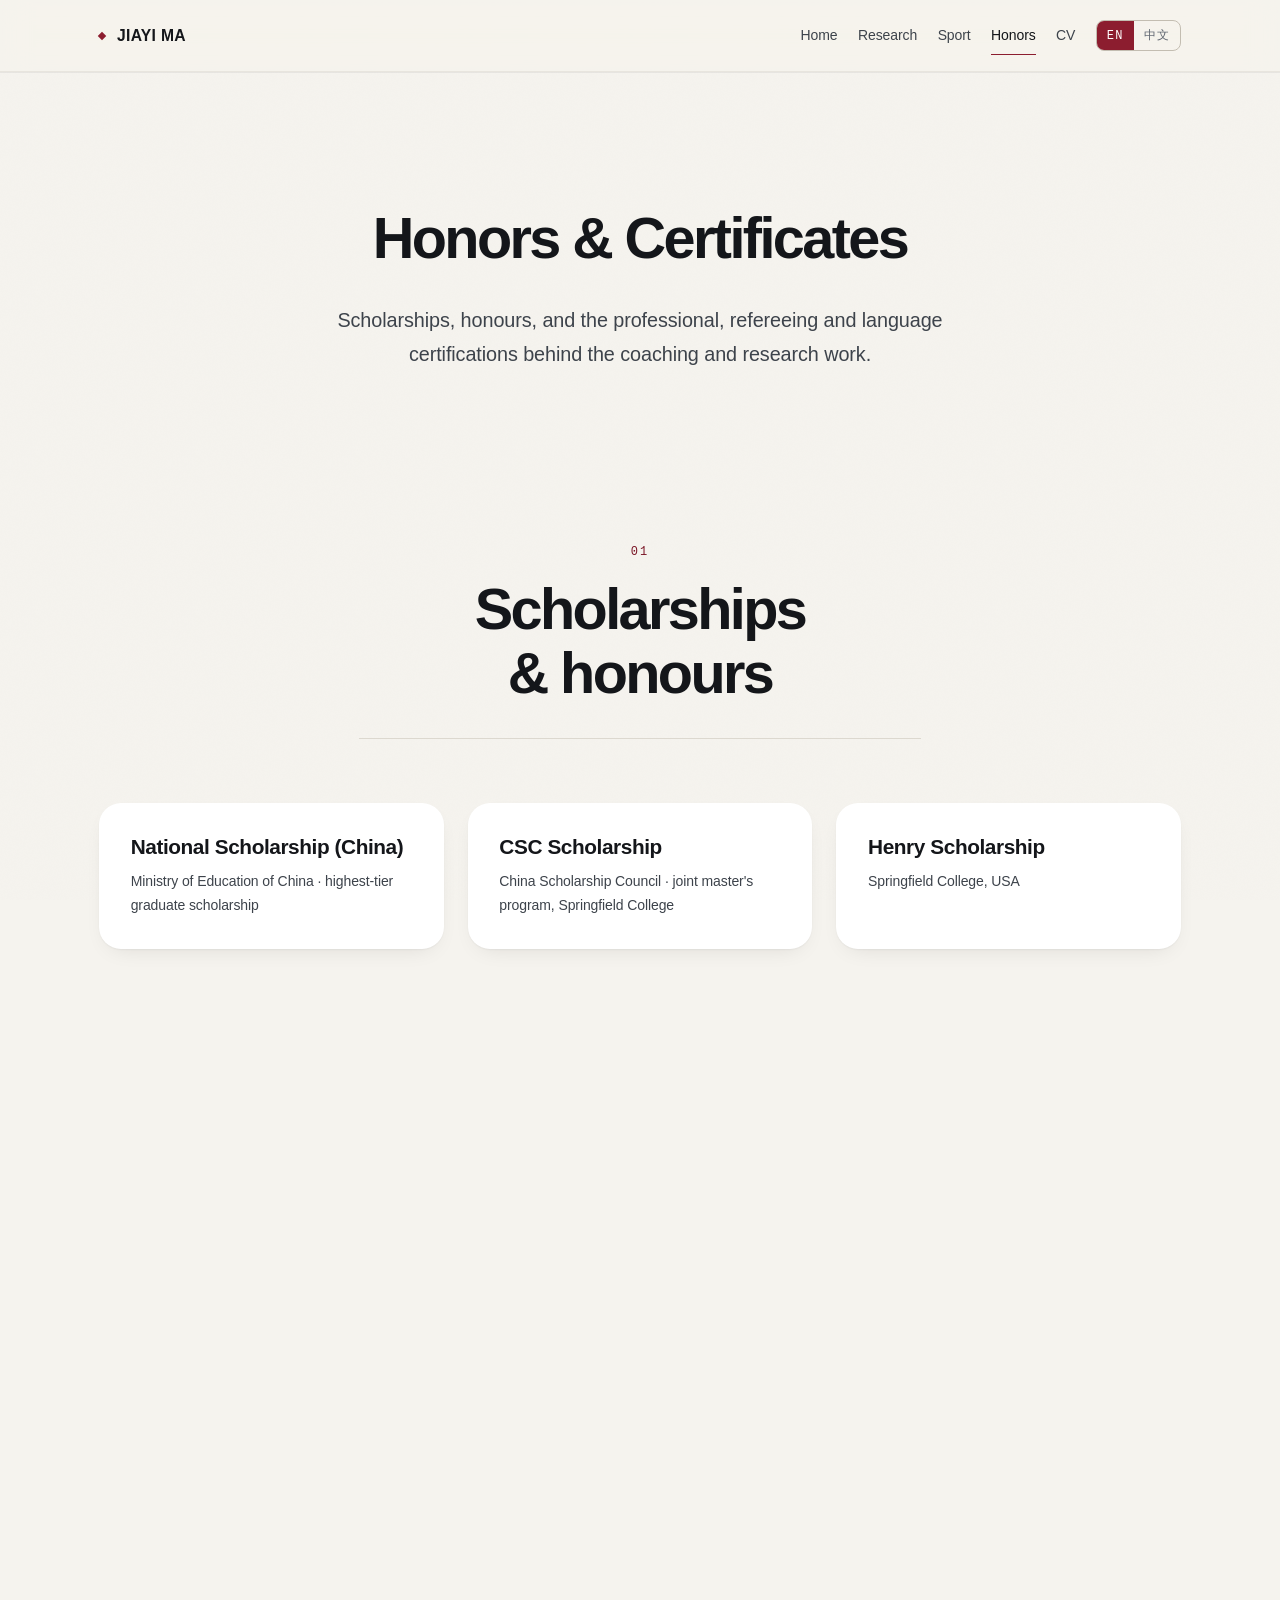
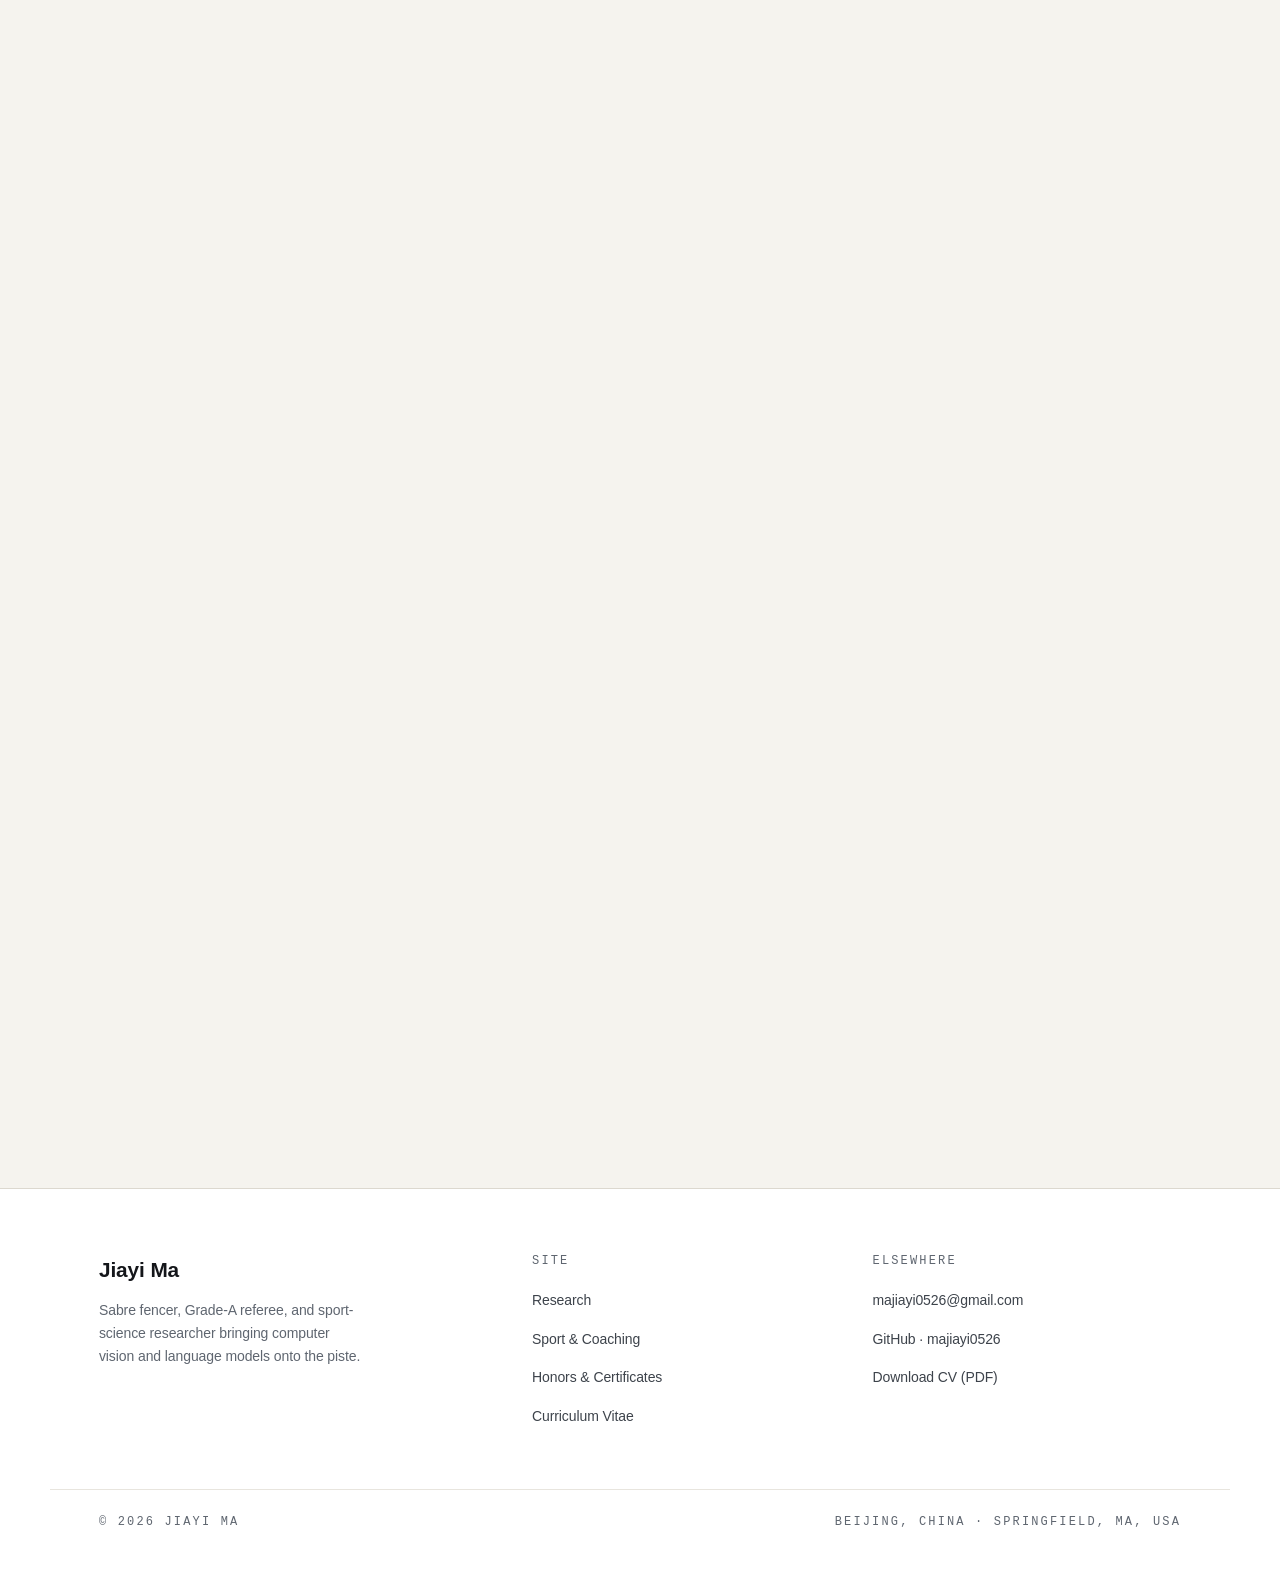
==== commit 7e472112: "feat: 首页以照片替代姓名大字，去掉子页面署名，深度赛场改为内嵌演示视频 - 首页：人像移到原姓名位置，姓名大字移除；<h1> 保留为视觉隐藏，   页面仍有主标题供读屏与搜索引擎识别 - 科研 " ====
--- a/awards.html
+++ b/awards.html
@@ -50,7 +50,6 @@
 <main class="page" id="main">
 
   <header class="hero">
-    <p class="hero__eyebrow reveal"><span class="label label--accent"><span class="lang-en">Jiayi Ma</span><span class="lang-cn">马佳艺</span></span></p>
     <h1 class="section__title reveal"><span class="lang-en">Honors &amp; Certificates</span><span class="lang-cn">荣誉与证书</span></h1>
     <p class="hero__lede reveal"><span class="lang-en">Scholarships, honours, and the professional, refereeing and language certifications behind the coaching and research work.</span><span class="lang-cn">奖学金、荣誉称号，以及支撑执教与科研工作的职业资格、裁判与语言类证书。</span></p>
   </header>
--- a/styles/layout.css
+++ b/styles/layout.css
@@ -252,6 +252,16 @@
   margin: clamp(var(--s-7), 5vw, var(--s-9)) auto 0;
   width: clamp(200px, 26vw, 330px);
 }
+/* lead position: the portrait now takes the name's place at the top
+   of the hero. Smaller than before, and the dissolving lower edge
+   hands over to the role line directly beneath it. */
+.portrait--lead {
+  margin: 0 auto var(--s-5);
+  width: clamp(170px, 18vw, 230px);
+}
+@media (max-width: 767px) {
+  .portrait--lead { width: clamp(150px, 42vw, 190px); }
+}
 .portrait picture,
 .portrait img { display: block; width: 100%; }
 
--- a/styles/components.css
+++ b/styles/components.css
@@ -148,6 +148,18 @@
 .card__title { font-size: var(--t-h3); font-weight: 550; margin-bottom: var(--s-3); }
 .card__body { color: var(--ink-soft); font-size: var(--t-small); line-height: 1.7; }
 .card .tags { margin-top: auto; padding-top: var(--s-6); }
+/* an embedded demo inside a card: full card width, its own radius,
+   and preload="none" in the markup so the 5 MB file is fetched only
+   when someone actually presses play */
+.card__video {
+  display: block;
+  width: 100%;
+  height: auto;
+  margin-top: var(--s-5);
+  border-radius: var(--r-md);
+  background: #000;
+}
+.card__caption { margin-top: var(--s-3); }
 
 /* grids that break the "three equal boxes" default */
 .grid-3 {
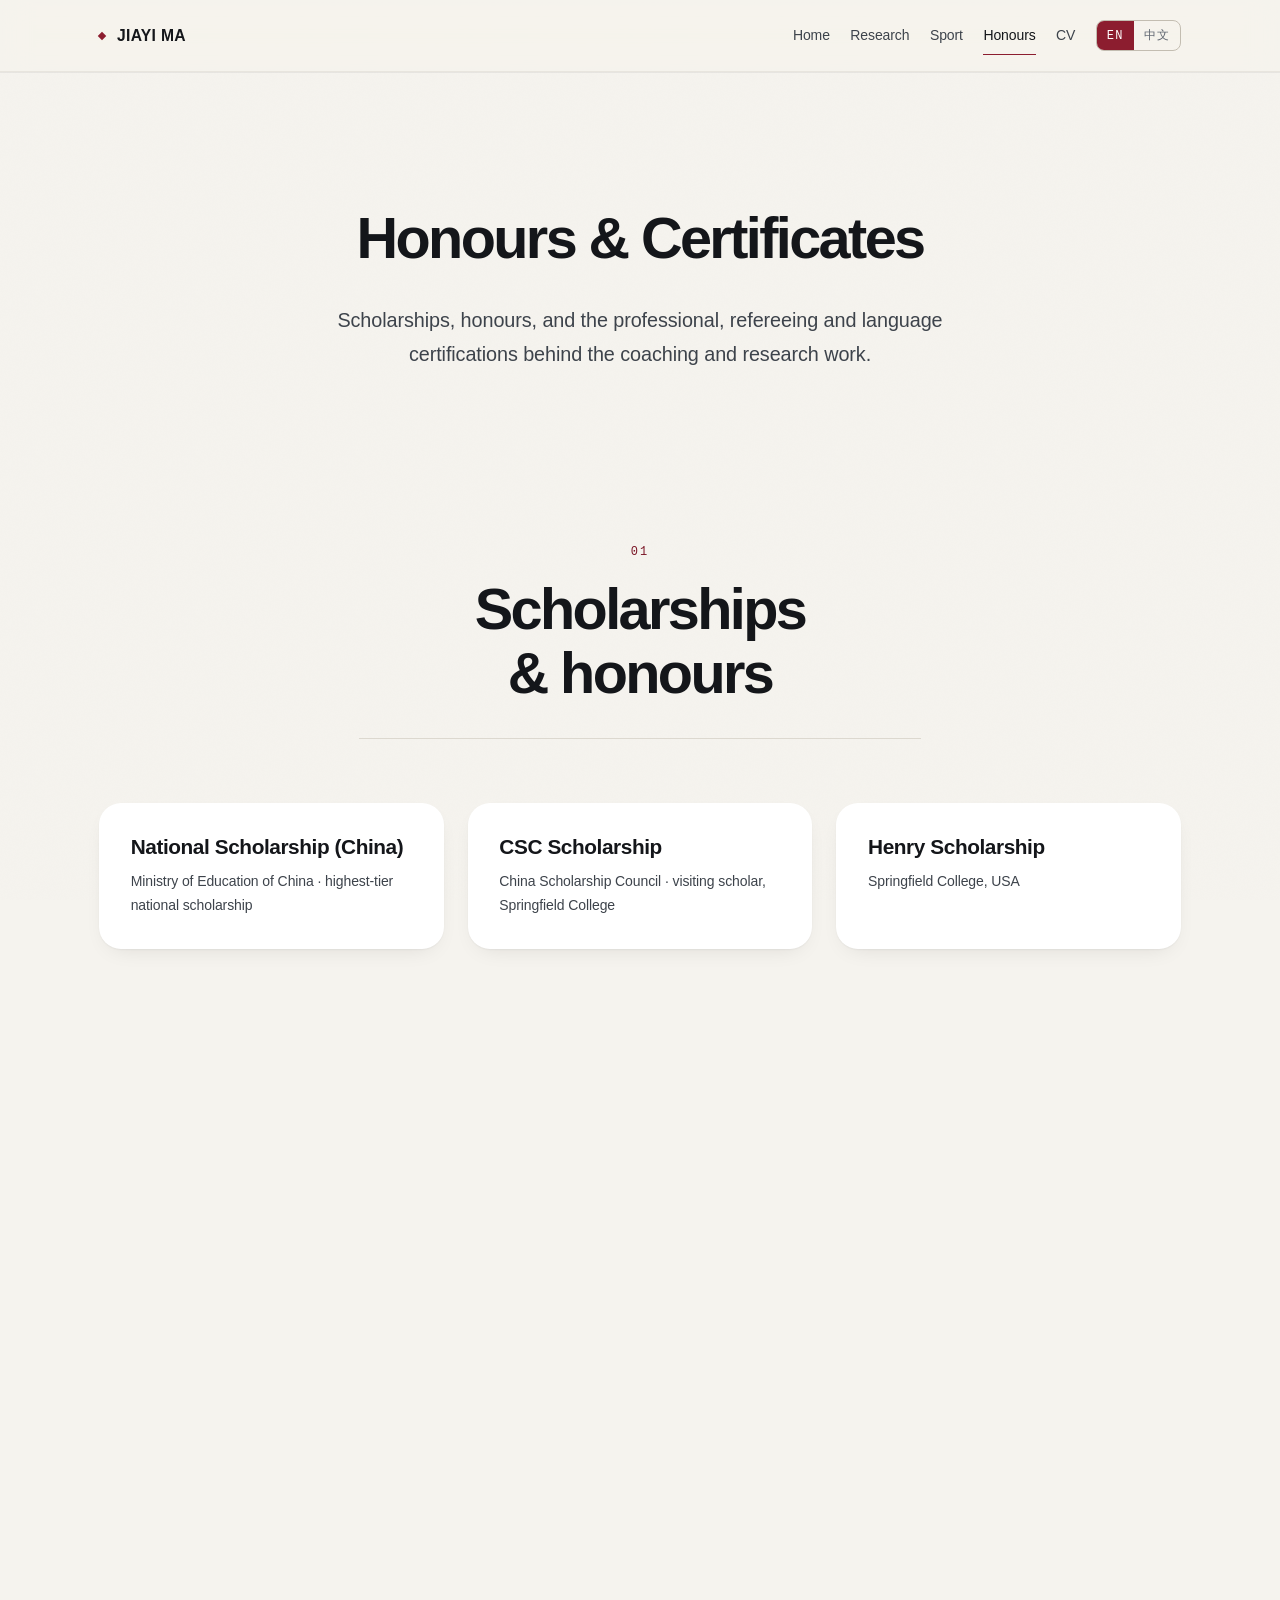
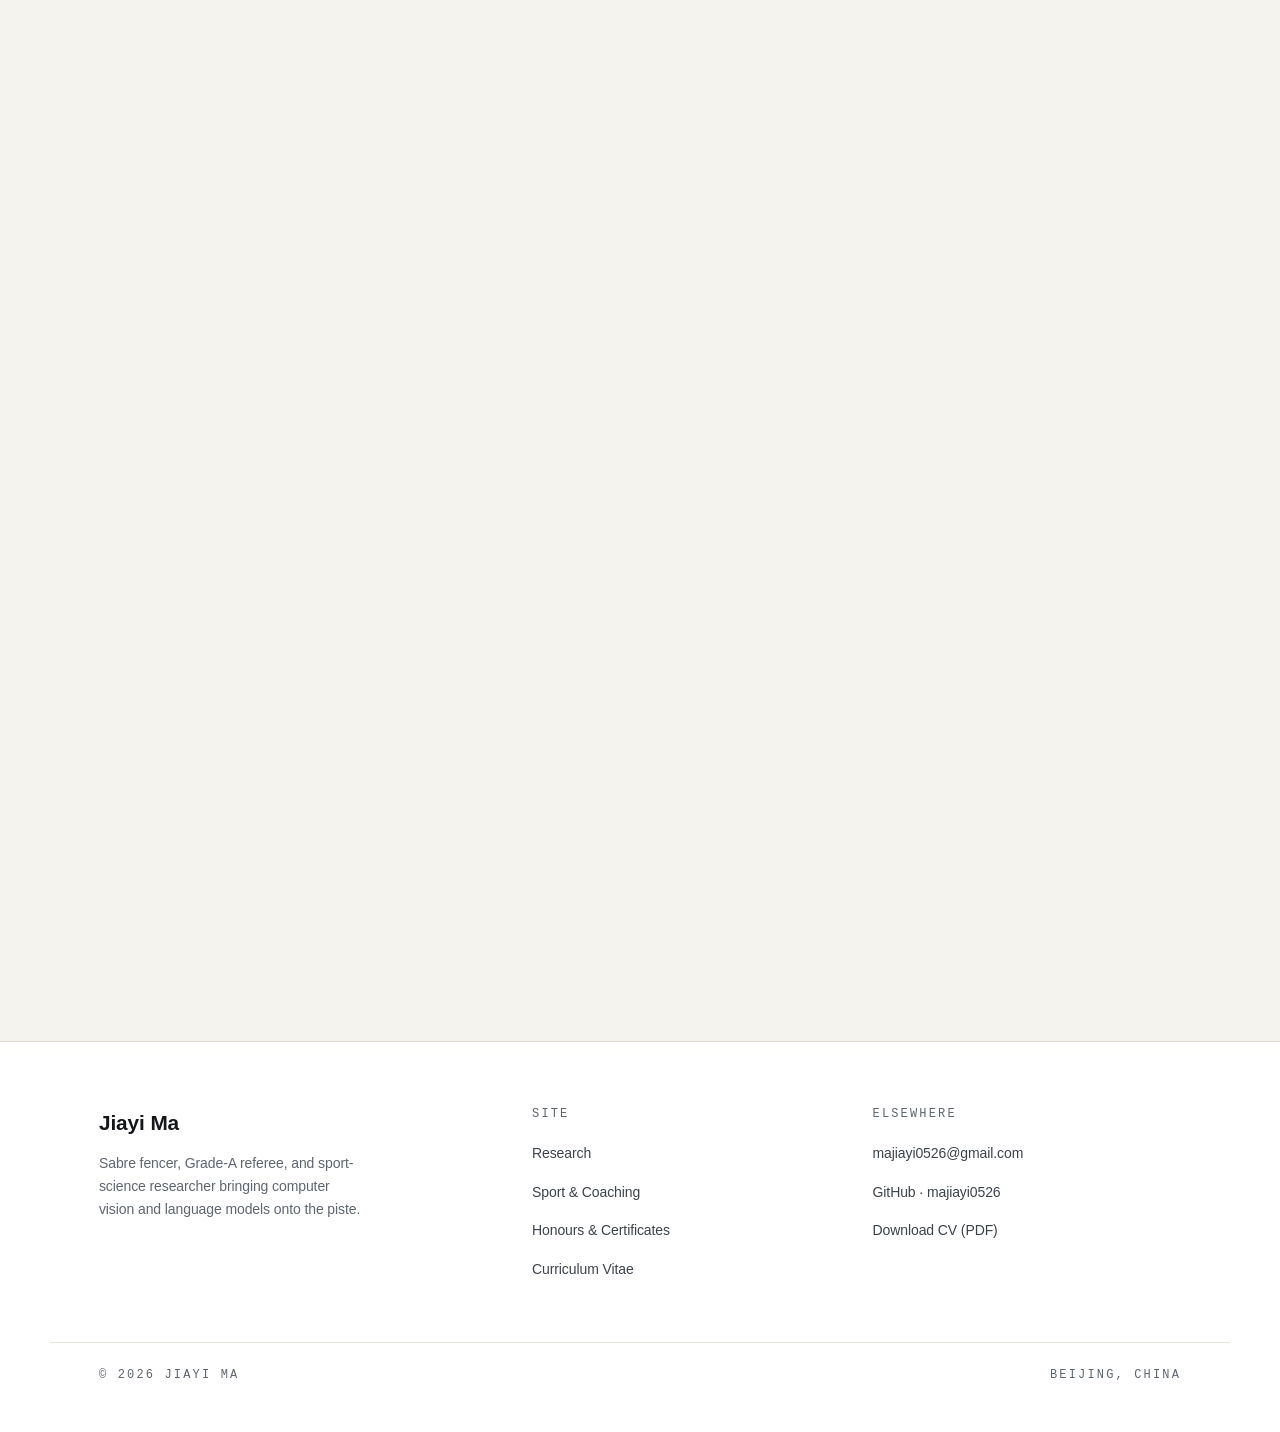
==== commit 8f60dcfe: "fix: 换用英文版简历 PDF，统一全站事实表述（中英同步） - JiayiMa_CV.pdf 替换为 2 页英文学术简历（不含手机号、出生年月、政治面貌） - 春田学院改为访问学者；论文指标数 1" ====
--- a/awards.html
+++ b/awards.html
@@ -7,10 +7,10 @@
 <meta http-equiv="Content-Security-Policy" content="default-src 'self'; script-src 'self'; style-src 'self'; img-src 'self' data:; font-src 'self'; base-uri 'self'; form-action 'none'; object-src 'none'">
 <meta name="description" content="Scholarships, honors and professional certifications held by Jiayi Ma.">
 <meta name="author" content="Jiayi Ma">
-<title>Honors &amp; Certificates · Jiayi Ma 马佳艺</title>
+<title>Honours &amp; Certificates · Jiayi Ma 马佳艺</title>
 <link rel="canonical" href="https://majiayi0526.github.io/awards.html">
 <meta property="og:type" content="profile">
-<meta property="og:title" content="Honors &amp; Certificates · Jiayi Ma 马佳艺">
+<meta property="og:title" content="Honours &amp; Certificates · Jiayi Ma 马佳艺">
 <meta property="og:description" content="Scholarships, honors and professional certifications held by Jiayi Ma.">
 <meta property="og:image" content="https://majiayi0526.github.io/photo.jpg">
 <meta property="og:url" content="https://majiayi0526.github.io/awards.html">
@@ -37,7 +37,7 @@
         <a class="nav__link" href="index.html"><span class="lang-en">Home</span><span class="lang-cn">首页</span></a>
         <a class="nav__link" href="research.html"><span class="lang-en">Research</span><span class="lang-cn">科研</span></a>
         <a class="nav__link" href="fencing.html"><span class="lang-en">Sport</span><span class="lang-cn">体育专业</span></a>
-        <a class="nav__link is-active" href="awards.html"><span class="lang-en">Honors</span><span class="lang-cn">荣誉证书</span></a>
+        <a class="nav__link is-active" href="awards.html"><span class="lang-en">Honours</span><span class="lang-cn">荣誉证书</span></a>
         <a class="nav__link" href="cv.html"><span class="lang-en">CV</span><span class="lang-cn">简历</span></a>
         <span class="lang-switch" role="group" aria-label="Language / 语言">
           <button type="button" data-lang="en" aria-pressed="true">EN</button>
@@ -50,7 +50,7 @@
 <main class="page" id="main">
 
   <header class="hero">
-    <h1 class="section__title reveal"><span class="lang-en">Honors &amp; Certificates</span><span class="lang-cn">荣誉与证书</span></h1>
+    <h1 class="section__title reveal"><span class="lang-en">Honours &amp; Certificates</span><span class="lang-cn">荣誉与证书</span></h1>
     <p class="hero__lede reveal"><span class="lang-en">Scholarships, honours, and the professional, refereeing and language certifications behind the coaching and research work.</span><span class="lang-cn">奖学金、荣誉称号，以及支撑执教与科研工作的职业资格、裁判与语言类证书。</span></p>
   </header>
 
@@ -64,11 +64,11 @@
     <div class="grid-3">
       <article class="card reveal">
         <h3 class="card__title"><span class="lang-en">National Scholarship (China)</span><span class="lang-cn">国家级奖学金</span></h3>
-        <p class="card__body"><span class="lang-en">Ministry of Education of China · highest-tier graduate scholarship</span><span class="lang-cn">中华人民共和国教育部 · 最高等级奖学金</span></p>
+        <p class="card__body"><span class="lang-en">Ministry of Education of China · highest-tier national scholarship</span><span class="lang-cn">中华人民共和国教育部 · 最高等级奖学金</span></p>
       </article>
       <article class="card reveal">
         <h3 class="card__title"><span class="lang-en">CSC Scholarship</span><span class="lang-cn">国家留学基金委（CSC）奖学金</span></h3>
-        <p class="card__body"><span class="lang-en">China Scholarship Council · joint master's program, Springfield College</span><span class="lang-cn">国家留学基金管理委员会 · 公派联合培养，美国春田学院</span></p>
+        <p class="card__body"><span class="lang-en">China Scholarship Council · visiting scholar, Springfield College</span><span class="lang-cn">国家留学基金管理委员会 · 公派访问学者，美国春田学院</span></p>
       </article>
       <article class="card reveal">
         <h3 class="card__title"><span class="lang-en">Henry Scholarship</span><span class="lang-cn">美国春田学院亨利奖学金</span></h3>
@@ -80,7 +80,7 @@
       </article>
       <article class="card reveal">
         <h3 class="card__title"><span class="lang-en">Beijing Municipal Outstanding Graduate</span><span class="lang-cn">北京市优秀毕业生</span></h3>
-        <p class="card__body"><span class="lang-en">Beijing Municipal Education Commission · B.S. class of 2024</span><span class="lang-cn">北京市教育委员会 · 2024 届本科</span></p>
+        <p class="card__body"><span class="lang-en">Beijing Municipal Education Commission · class of 2024</span><span class="lang-cn">北京市教育委员会 · 2024 届本科</span></p>
       </article>
       <article class="card reveal">
         <h3 class="card__title"><span class="lang-en">Outstanding Participant</span><span class="lang-cn">优秀营员</span></h3>
@@ -103,7 +103,7 @@
       </div>
       <div class="reveal">
         <p class="label label--accent"><span class="lang-en">Teaching, conditioning &amp; safety</span><span class="lang-cn">教学、体能与安全</span></p>
-        <ul class="tags"><li class="tag">K-12 Physical Education Teaching License (USA)</li><li class="tag">High School PE Teacher Qualification (China)</li><li class="tag">NSCA Tactical Strength &amp; Conditioning Facilitator (TSAC-F)</li><li class="tag">First Aid / CPR / AED</li></ul>
+        <ul class="tags"><li class="tag">High School PE Teacher Qualification (China)</li><li class="tag">NSCA Tactical Strength &amp; Conditioning Facilitator (TSAC-F)</li><li class="tag">First Aid / CPR / AED</li></ul>
       </div>
     </div>
   </section>
@@ -117,20 +117,12 @@
 
     <div class="grid-3">
       <article class="card reveal">
-        <h3 class="card__title"><span class="lang-en">IELTS 6.5</span><span class="lang-cn">雅思 6.5</span></h3>
-        <p class="card__body"><span class="lang-en">International English Language Testing System · able to independently handle English translation and international competition communication</span><span class="lang-cn">可独立承担英文资料翻译与国际赛事沟通</span></p>
-      </article>
-      <article class="card reveal">
         <h3 class="card__title"><span class="lang-en">CET-6</span><span class="lang-cn">大学英语六级</span></h3>
         <p class="card__body"><span class="lang-en">College English Test Band 6 (China)</span><span class="lang-cn">全国大学英语六级考试</span></p>
       </article>
       <article class="card reveal">
-        <h3 class="card__title"><span class="lang-en">MTEL 022</span><span class="lang-cn">美国麻州教师执照考试 MTEL 022</span></h3>
-        <p class="card__body"><span class="lang-en">Massachusetts Tests for Educator Licensure · earned during the CSC joint program at Springfield College</span><span class="lang-cn">春田学院 CSC 联合培养期间获得</span></p>
-      </article>
-      <article class="card reveal">
-        <h3 class="card__title"><span class="lang-en">NCRE Level 2</span><span class="lang-cn">全国计算机二级</span></h3>
-        <p class="card__body"><span class="lang-en">National Computer Rank Examination (China)</span><span class="lang-cn">全国计算机等级考试二级</span></p>
+        <h3 class="card__title"><span class="lang-en">Passed MTEL Physical Education (22)</span><span class="lang-cn">通过麻州教师资格考试 MTEL 体育（22）</span></h3>
+        <p class="card__body"><span class="lang-en">Massachusetts Tests for Educator Licensure · passed during the visiting year at Springfield College</span><span class="lang-cn">春田学院访学期间通过</span></p>
       </article>
     </div>
   </section>
@@ -148,7 +140,7 @@
       <ul>
         <li><a href="research.html"><span class="lang-en">Research</span><span class="lang-cn">科研成果</span></a></li>
         <li><a href="fencing.html"><span class="lang-en">Sport &amp; Coaching</span><span class="lang-cn">体育专业经历</span></a></li>
-        <li><a href="awards.html"><span class="lang-en">Honors &amp; Certificates</span><span class="lang-cn">荣誉与证书</span></a></li>
+        <li><a href="awards.html"><span class="lang-en">Honours &amp; Certificates</span><span class="lang-cn">荣誉与证书</span></a></li>
         <li><a href="cv.html"><span class="lang-en">Curriculum Vitae</span><span class="lang-cn">个人简历</span></a></li>
       </ul>
     </div>
@@ -157,13 +149,13 @@
       <ul>
         <li><a href="mailto:majiayi0526@gmail.com">majiayi0526@gmail.com</a></li>
         <li><a href="https://github.com/majiayi0526" rel="me noopener">GitHub · majiayi0526</a></li>
-        <li><a href="JiayiMa_CV.pdf"><span class="lang-en">Download CV (PDF)</span><span class="lang-cn">下载简历 PDF</span></a></li>
+        <li><a href="JiayiMa_CV.pdf"><span class="lang-en">Download CV (PDF)</span><span class="lang-cn">下载英文简历 PDF</span></a></li>
       </ul>
     </div>
   </div>
   <div class="footer__base">
     <p class="label">© 2026 <span class="lang-en">Jiayi Ma</span><span class="lang-cn">马佳艺</span></p>
-    <p class="label"><span class="lang-en">Beijing, China · Springfield, MA, USA</span><span class="lang-cn">中国北京 · 美国马萨诸塞州春田</span></p>
+    <p class="label"><span class="lang-en">Beijing, China</span><span class="lang-cn">中国北京</span></p>
   </div>
 </footer>
 
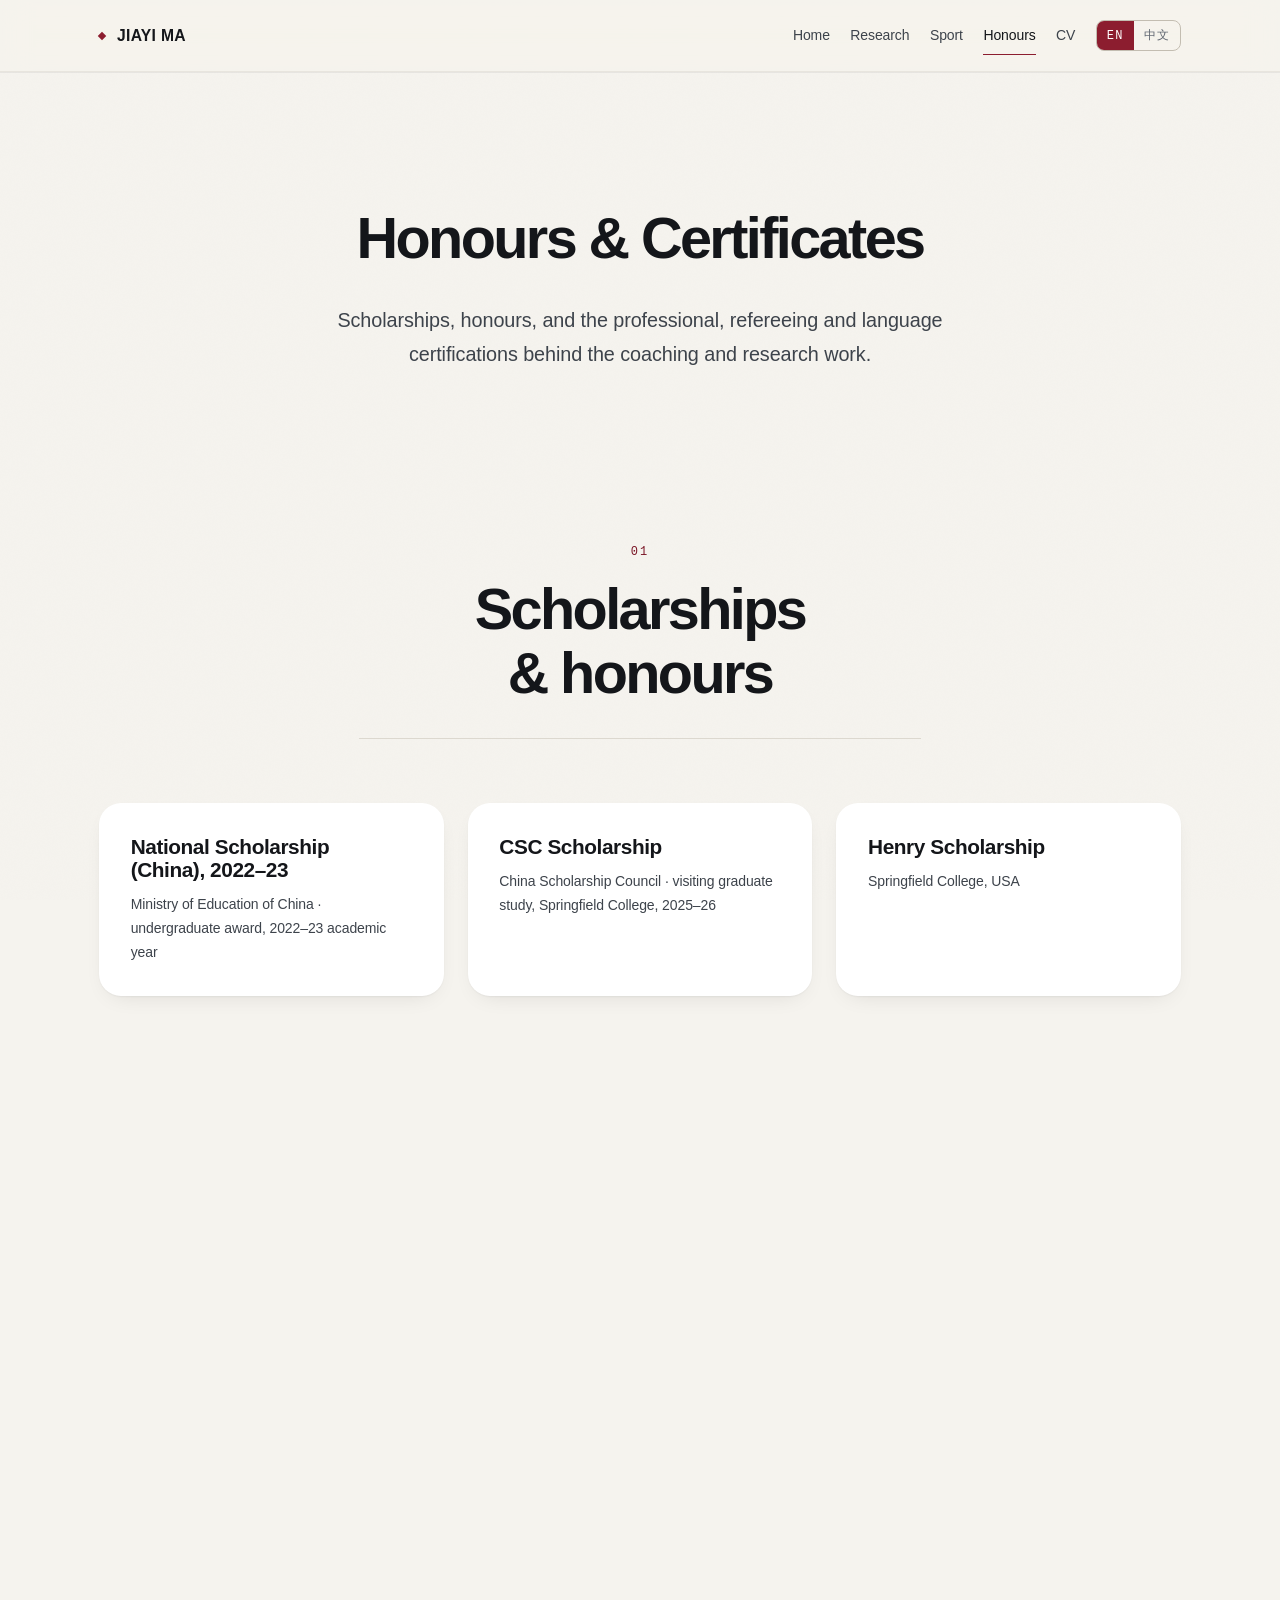
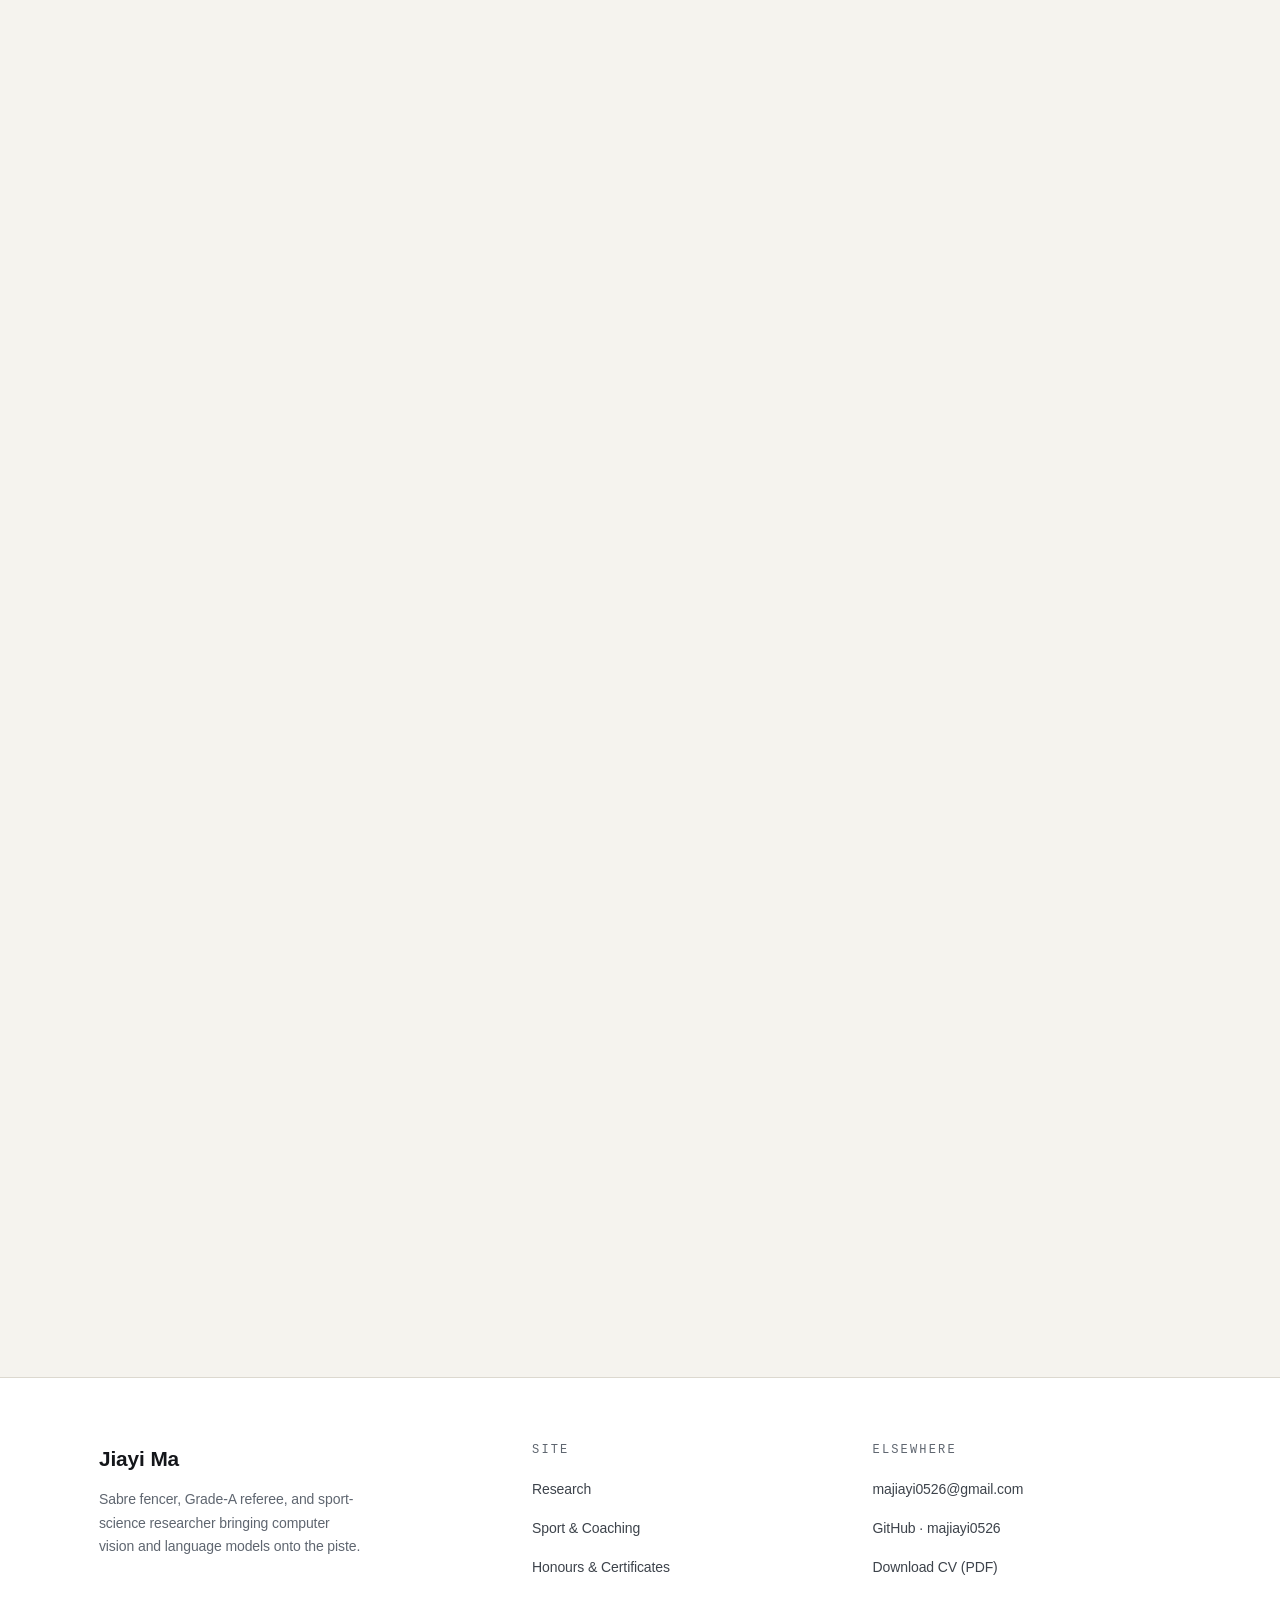
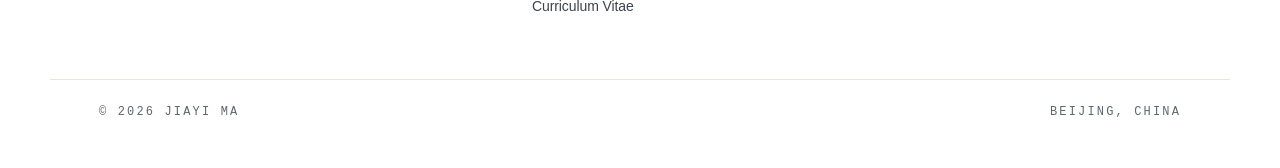
==== commit 641a950a: "fix: 按证书核对全站事实（中英同步），更新简历 PDF - 春田学院：Visiting Graduate Student / 访问学生，2025.09–2026.05（依据结业证书） - 学院与学" ====
--- a/awards.html
+++ b/awards.html
@@ -63,12 +63,12 @@
 
     <div class="grid-3">
       <article class="card reveal">
-        <h3 class="card__title"><span class="lang-en">National Scholarship (China)</span><span class="lang-cn">国家级奖学金</span></h3>
-        <p class="card__body"><span class="lang-en">Ministry of Education of China · highest-tier national scholarship</span><span class="lang-cn">中华人民共和国教育部 · 最高等级奖学金</span></p>
+        <h3 class="card__title"><span class="lang-en">National Scholarship (China), 2022–23</span><span class="lang-cn">国家奖学金（2022–2023 学年）</span></h3>
+        <p class="card__body"><span class="lang-en">Ministry of Education of China · undergraduate award, 2022–23 academic year</span><span class="lang-cn">中华人民共和国教育部 · 本专科生国家奖学金</span></p>
       </article>
       <article class="card reveal">
         <h3 class="card__title"><span class="lang-en">CSC Scholarship</span><span class="lang-cn">国家留学基金委（CSC）奖学金</span></h3>
-        <p class="card__body"><span class="lang-en">China Scholarship Council · visiting scholar, Springfield College</span><span class="lang-cn">国家留学基金管理委员会 · 公派访问学者，美国春田学院</span></p>
+        <p class="card__body"><span class="lang-en">China Scholarship Council · visiting graduate study, Springfield College, 2025–26</span><span class="lang-cn">国家留学基金管理委员会 · 公派访学，美国春田学院，2025–2026</span></p>
       </article>
       <article class="card reveal">
         <h3 class="card__title"><span class="lang-en">Henry Scholarship</span><span class="lang-cn">美国春田学院亨利奖学金</span></h3>
@@ -83,8 +83,8 @@
         <p class="card__body"><span class="lang-en">Beijing Municipal Education Commission · class of 2024</span><span class="lang-cn">北京市教育委员会 · 2024 届本科</span></p>
       </article>
       <article class="card reveal">
-        <h3 class="card__title"><span class="lang-en">Outstanding Participant</span><span class="lang-cn">优秀营员</span></h3>
-        <p class="card__body"><span class="lang-en">2026 Hunan Provincial Graduate Summer School on AI for National Fitness &amp; Health</span><span class="lang-cn">2026 湖南省人工智能科技赋能全民健身健康研究生暑期学校</span></p>
+        <h3 class="card__title"><span class="lang-en">Outstanding Trainee</span><span class="lang-cn">优秀学员</span></h3>
+        <p class="card__body"><span class="lang-en">2026 Hunan Provincial Graduate Summer School: AI-Empowered Youth Physical Fitness and National Fitness &amp; Health · School of Physical Education, Hunan University</span><span class="lang-cn">2026 年湖南省研究生“人工智能科技赋能青少年体能体质·促进全民健身健康”暑期学校 · 湖南大学体育学院</span></p>
       </article>
     </div>
   </section>
@@ -99,11 +99,11 @@
     <div class="grid-2">
       <div class="reveal">
         <p class="label label--accent"><span class="lang-en">Fencing &amp; officiating</span><span class="lang-cn">击剑与执裁</span></p>
-        <ul class="tags"><li class="tag">Grade-A Referee · Chinese Fencing Association</li><li class="tag">National Class-I Athlete, Fencing (China)</li><li class="tag">USA Fencing Certified Referee (P-level, sabre)</li><li class="tag">USA Boxing Certified Official (Level 1)</li><li class="tag">Tennis Referee (China)</li><li class="tag">Track &amp; Field Referee (China)</li><li class="tag">Sanda Referee (China)</li></ul>
+        <ul class="tags"><li class="tag">Grade-A Referee · Chinese Fencing Association (2025)</li><li class="tag">National Class-I Athlete, Fencing (China)</li><li class="tag">USA Fencing Certified Referee (P-level, sabre)</li><li class="tag">USA Boxing Official&rsquo;s Pathway (2026–2028)</li><li class="tag">Tennis Referee (China)</li><li class="tag">Track &amp; Field Referee (China)</li><li class="tag">Sanda Referee (China)</li></ul>
       </div>
       <div class="reveal">
         <p class="label label--accent"><span class="lang-en">Teaching, conditioning &amp; safety</span><span class="lang-cn">教学、体能与安全</span></p>
-        <ul class="tags"><li class="tag">High School PE Teacher Qualification (China)</li><li class="tag">NSCA Tactical Strength &amp; Conditioning Facilitator (TSAC-F)</li><li class="tag">First Aid / CPR / AED</li></ul>
+        <ul class="tags"><li class="tag">High School PE Teacher Qualification (China)</li><li class="tag">NSCA Tactical Strength &amp; Conditioning Facilitator (TSAC-F, 2026)</li><li class="tag">First Aid / CPR / AED</li></ul>
       </div>
     </div>
   </section>
@@ -123,6 +123,14 @@
       <article class="card reveal">
         <h3 class="card__title"><span class="lang-en">Passed MTEL Physical Education (22)</span><span class="lang-cn">通过麻州教师资格考试 MTEL 体育（22）</span></h3>
         <p class="card__body"><span class="lang-en">Massachusetts Tests for Educator Licensure · passed during the visiting year at Springfield College</span><span class="lang-cn">春田学院访学期间通过</span></p>
+      </article>
+      <article class="card reveal">
+        <h3 class="card__title"><span class="lang-en">DataCamp Data Analyst Associate</span><span class="lang-cn">DataCamp 数据分析师（Associate）认证</span></h3>
+        <p class="card__body"><span class="lang-en">Certified September 2026 · valid to September 2028</span><span class="lang-cn">2026 年 9 月获得 · 有效期至 2028 年 9 月</span></p>
+      </article>
+      <article class="card reveal">
+        <h3 class="card__title"><span class="lang-en">AI and Digital Transformation in Government</span><span class="lang-cn">人工智能与政府数字化转型</span></h3>
+        <p class="card__body"><span class="lang-en">Online course developed by Sa&iuml;d Business School, University of Oxford, with UNESCO · certificate issued January 2026 · CPD-certified</span><span class="lang-cn">牛津大学赛德商学院与联合国教科文组织在线课程 · 2026 年 1 月获证书 · CPD 认证</span></p>
       </article>
     </div>
   </section>
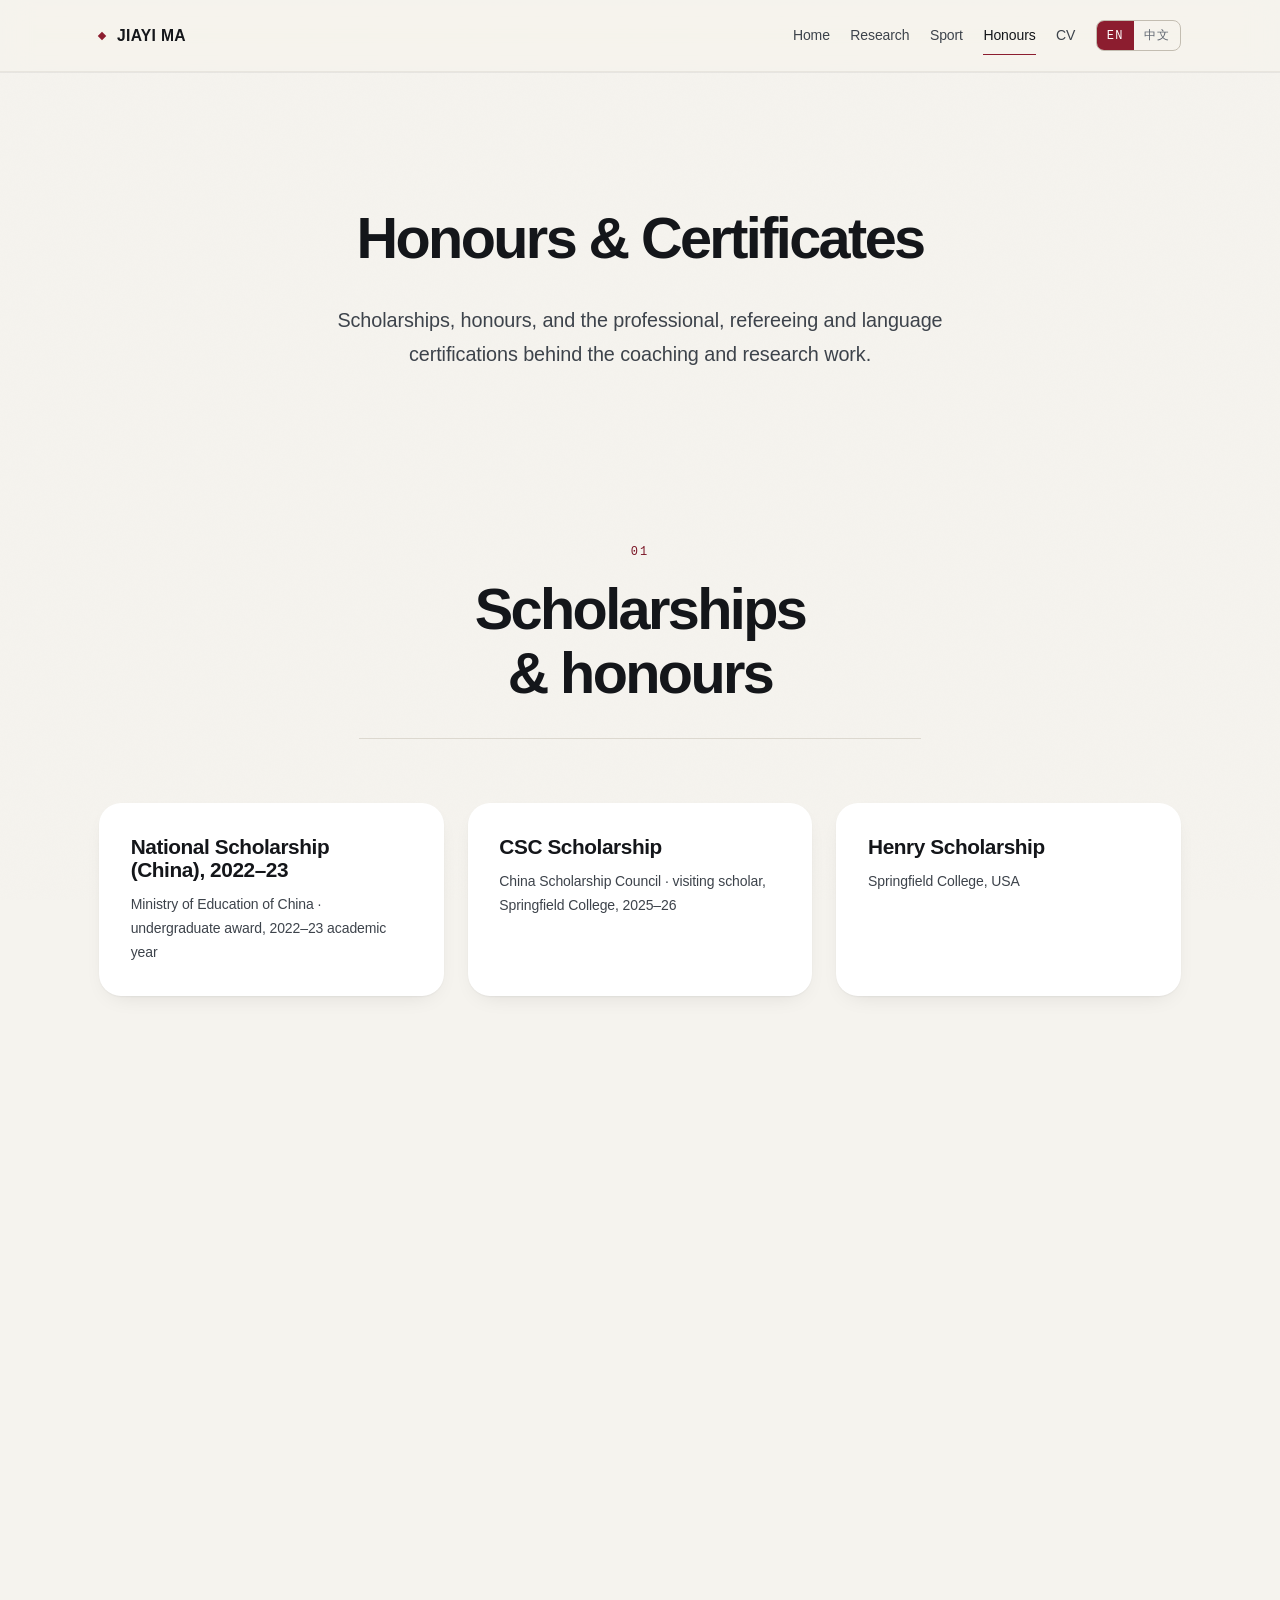
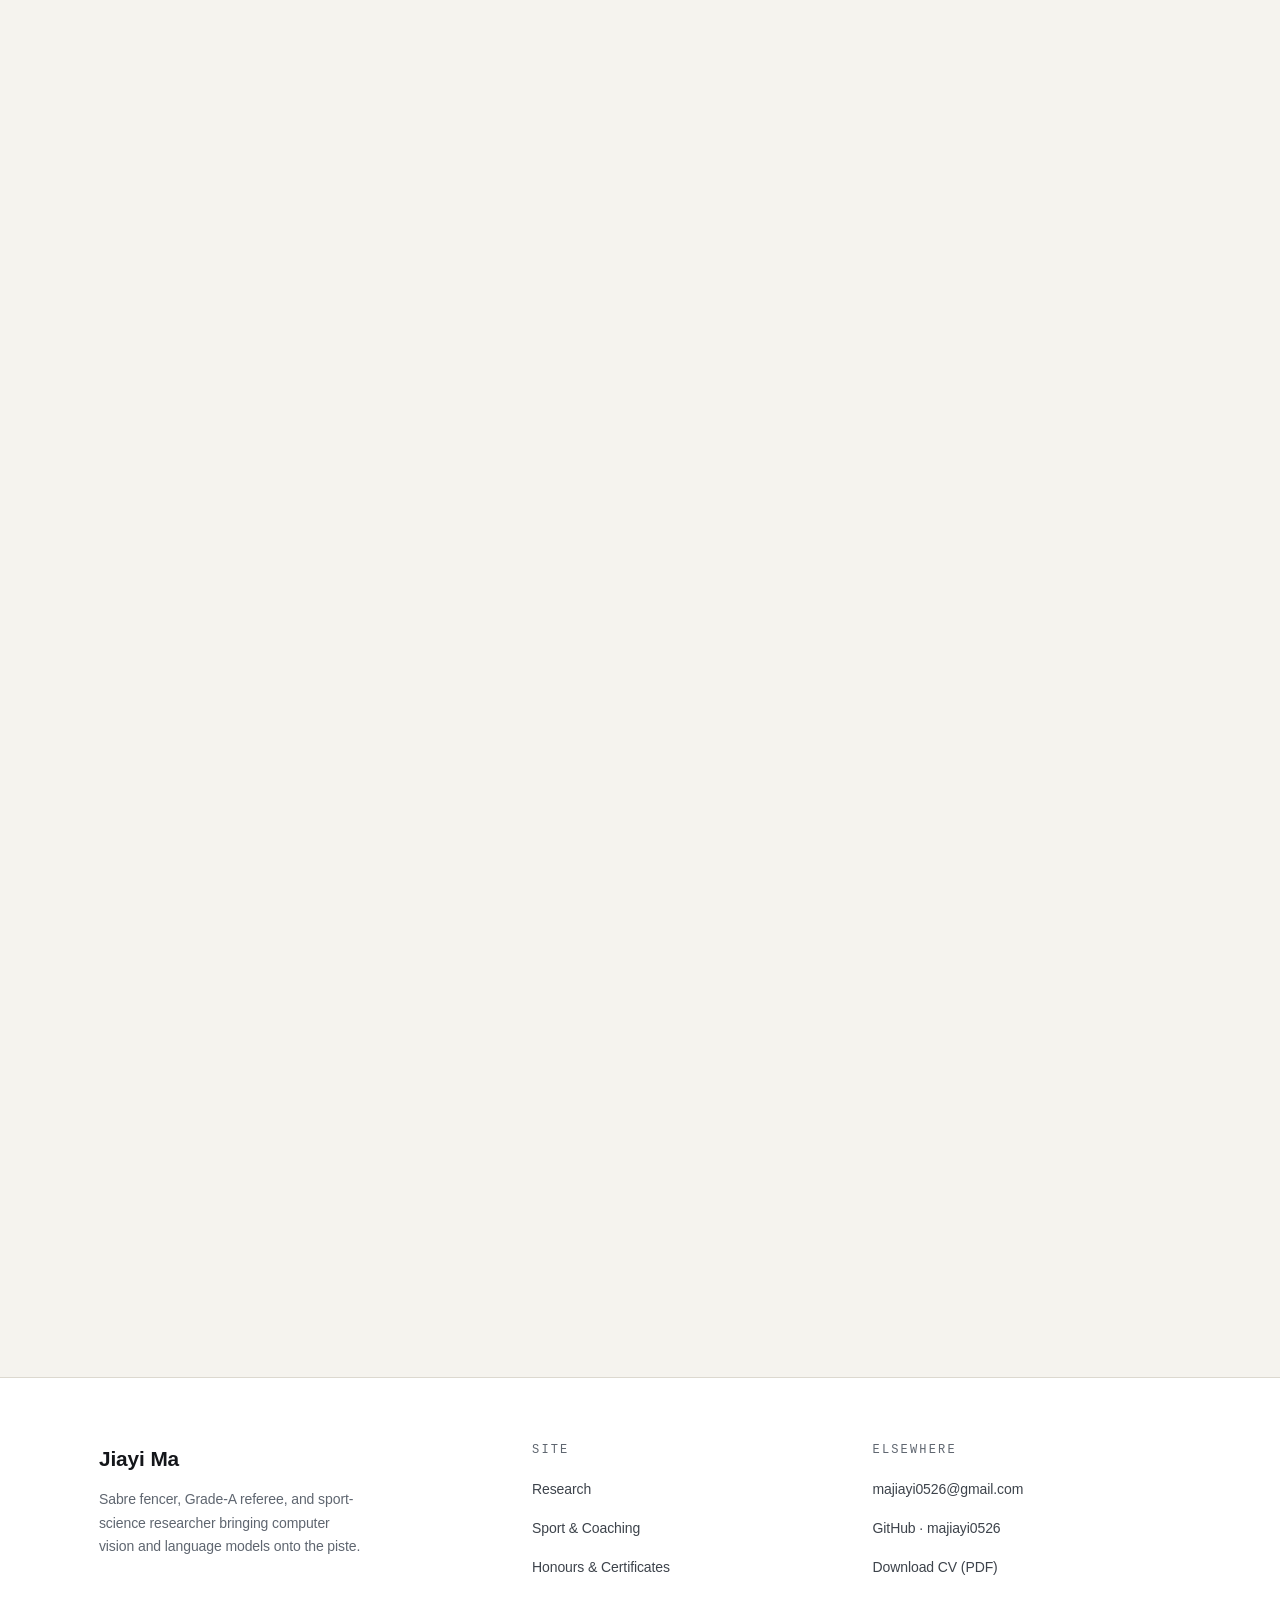
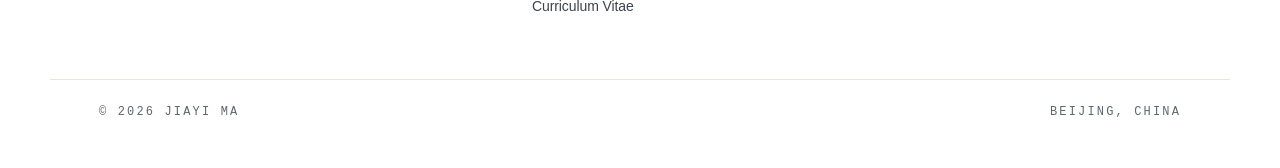
==== commit a87b0883: "fix: 春田学院身份改回访问学者（依据 DS-2019 J-1），简历 PDF 同步 - 首页简介、教育经历、简历页、荣誉页 CSC 卡片中英同步 - JiayiMa_CV.pdf：Visiting" ====
--- a/awards.html
+++ b/awards.html
@@ -68,7 +68,7 @@
       </article>
       <article class="card reveal">
         <h3 class="card__title"><span class="lang-en">CSC Scholarship</span><span class="lang-cn">国家留学基金委（CSC）奖学金</span></h3>
-        <p class="card__body"><span class="lang-en">China Scholarship Council · visiting graduate study, Springfield College, 2025–26</span><span class="lang-cn">国家留学基金管理委员会 · 公派访学，美国春田学院，2025–2026</span></p>
+        <p class="card__body"><span class="lang-en">China Scholarship Council · visiting scholar, Springfield College, 2025–26</span><span class="lang-cn">国家留学基金管理委员会 · 公派访问学者，美国春田学院，2025–2026</span></p>
       </article>
       <article class="card reveal">
         <h3 class="card__title"><span class="lang-en">Henry Scholarship</span><span class="lang-cn">美国春田学院亨利奖学金</span></h3>
